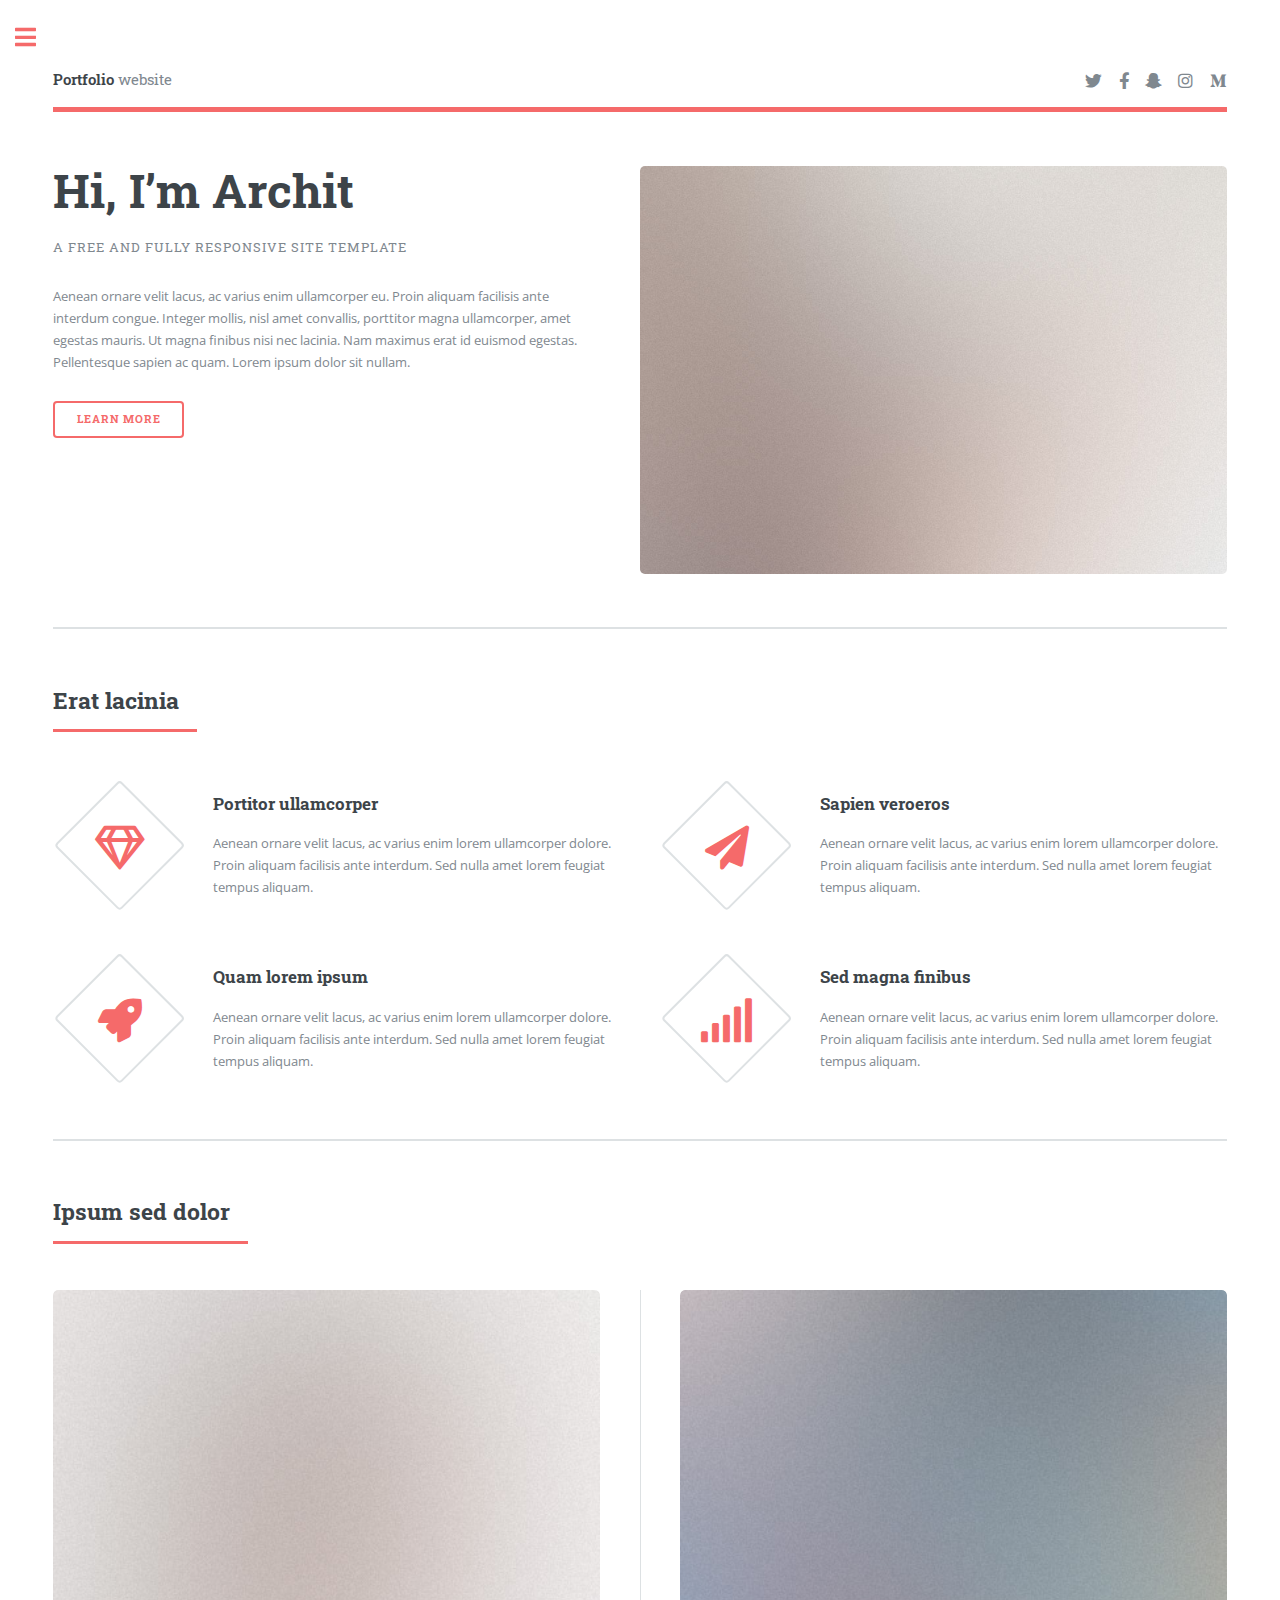
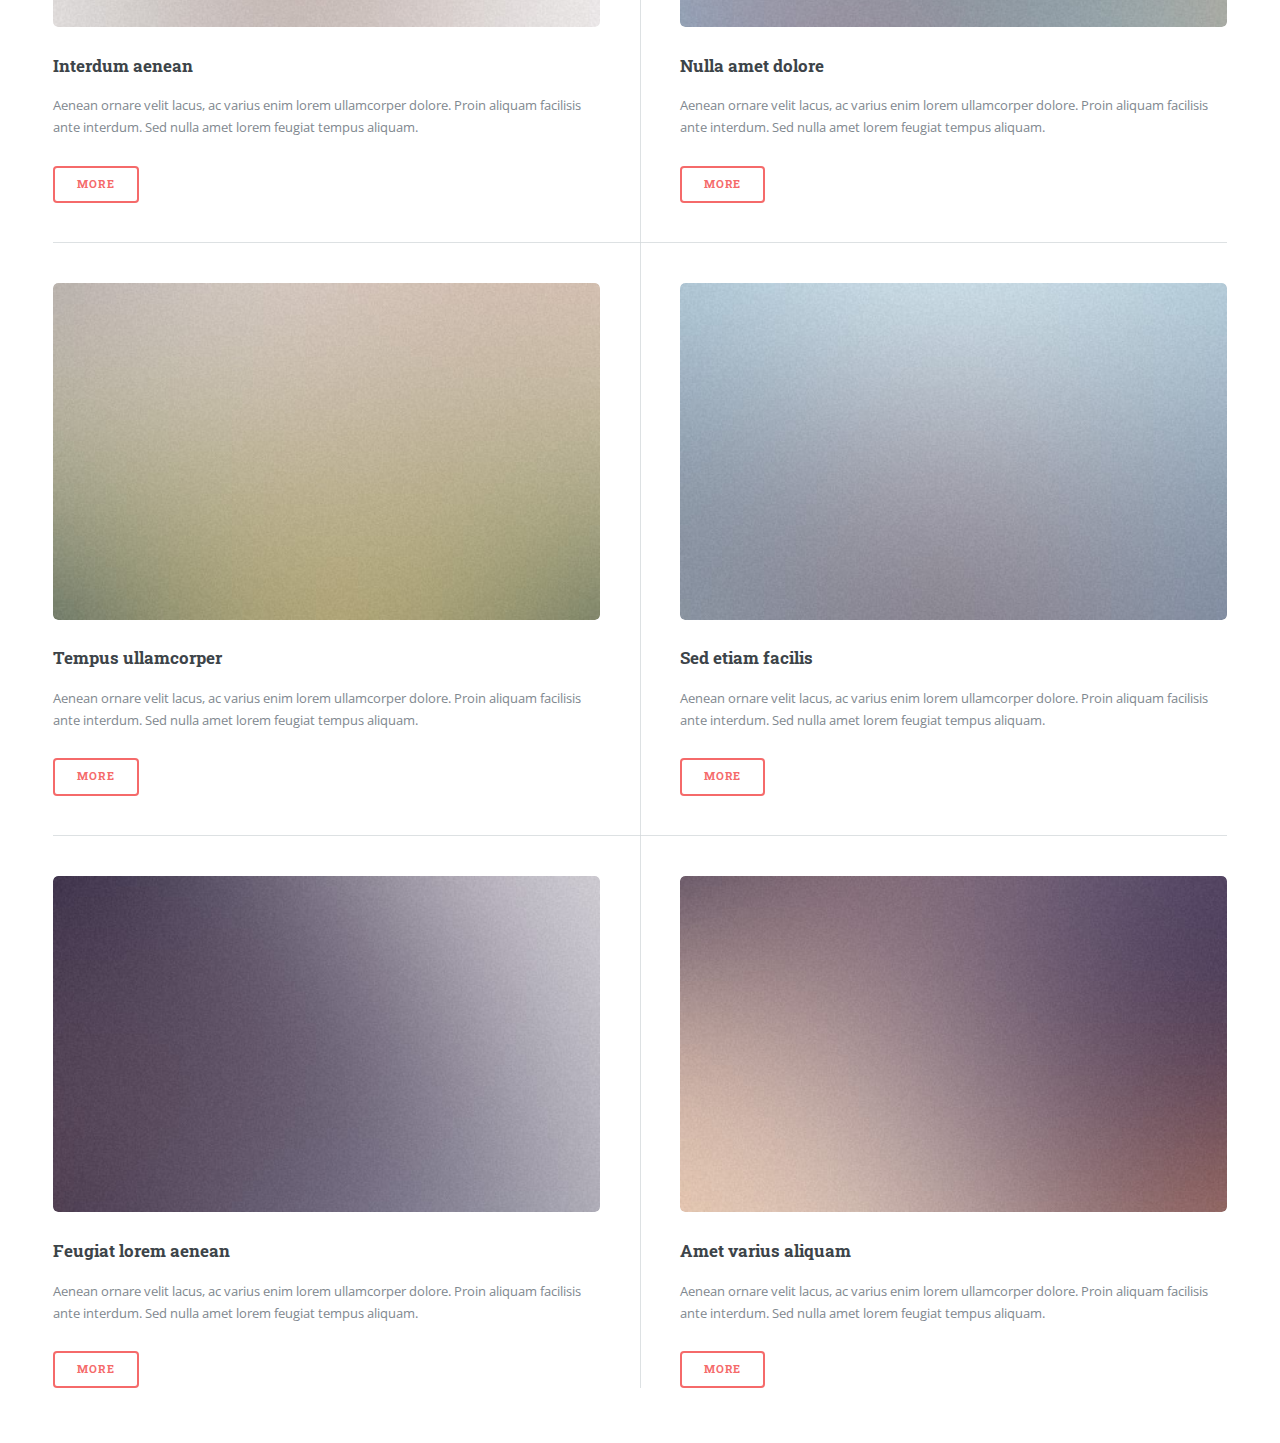
==== index.html @ cef7127f "initial commit" ====
<!DOCTYPE HTML>
<!--
	Editorial by HTML5 UP
	html5up.net | @ajlkn
	Free for personal and commercial use under the CCA 3.0 license (html5up.net/license)
-->
<html>
	<head>
		<title>Archit Golatkar</title>
		<meta charset="utf-8" />
		<meta name="viewport" content="width=device-width, initial-scale=1, user-scalable=no" />
		<link rel="stylesheet" href="assets/css/main.css" />
	</head>
	<body class="is-preload">

		<!-- Wrapper -->
			<div id="wrapper">

				<!-- Main -->
					<div id="main">
						<div class="inner">

							<!-- Header -->
								<header id="header">
									<a href="index.html" class="logo"><strong>Portfolio</strong> website</a>
									<ul class="icons">
										<li><a href="#" class="icon brands fa-twitter"><span class="label">Twitter</span></a></li>
										<li><a href="#" class="icon brands fa-facebook-f"><span class="label">Facebook</span></a></li>
										<li><a href="#" class="icon brands fa-snapchat-ghost"><span class="label">Snapchat</span></a></li>
										<li><a href="#" class="icon brands fa-instagram"><span class="label">Instagram</span></a></li>
										<li><a href="#" class="icon brands fa-medium-m"><span class="label">Medium</span></a></li>
									</ul>
								</header>

							<!-- Banner -->
								<section id="banner">
									<div class="content">
										<header>
											<h1>Hi, I’m Archit<br />
											</h1>
											<p>A free and fully responsive site template</p>
										</header>
										<p>Aenean ornare velit lacus, ac varius enim ullamcorper eu. Proin aliquam facilisis ante interdum congue. Integer mollis, nisl amet convallis, porttitor magna ullamcorper, amet egestas mauris. Ut magna finibus nisi nec lacinia. Nam maximus erat id euismod egestas. Pellentesque sapien ac quam. Lorem ipsum dolor sit nullam.</p>
										<ul class="actions">
											<li><a href="#" class="button big">Learn More</a></li>
										</ul>
									</div>
									<span class="image object">
										<img src="images/pic10.jpg" alt="" />
									</span>
								</section>

							<!-- Section -->
								<section>
									<header class="major">
										<h2>Erat lacinia</h2>
									</header>
									<div class="features">
										<article>
											<span class="icon fa-gem"></span>
											<div class="content">
												<h3>Portitor ullamcorper</h3>
												<p>Aenean ornare velit lacus, ac varius enim lorem ullamcorper dolore. Proin aliquam facilisis ante interdum. Sed nulla amet lorem feugiat tempus aliquam.</p>
											</div>
										</article>
										<article>
											<span class="icon solid fa-paper-plane"></span>
											<div class="content">
												<h3>Sapien veroeros</h3>
												<p>Aenean ornare velit lacus, ac varius enim lorem ullamcorper dolore. Proin aliquam facilisis ante interdum. Sed nulla amet lorem feugiat tempus aliquam.</p>
											</div>
										</article>
										<article>
											<span class="icon solid fa-rocket"></span>
											<div class="content">
												<h3>Quam lorem ipsum</h3>
												<p>Aenean ornare velit lacus, ac varius enim lorem ullamcorper dolore. Proin aliquam facilisis ante interdum. Sed nulla amet lorem feugiat tempus aliquam.</p>
											</div>
										</article>
										<article>
											<span class="icon solid fa-signal"></span>
											<div class="content">
												<h3>Sed magna finibus</h3>
												<p>Aenean ornare velit lacus, ac varius enim lorem ullamcorper dolore. Proin aliquam facilisis ante interdum. Sed nulla amet lorem feugiat tempus aliquam.</p>
											</div>
										</article>
									</div>
								</section>

							<!-- Section -->
								<section>
									<header class="major">
										<h2>Ipsum sed dolor</h2>
									</header>
									<div class="posts">
										<article>
											<a href="#" class="image"><img src="images/pic01.jpg" alt="" /></a>
											<h3>Interdum aenean</h3>
											<p>Aenean ornare velit lacus, ac varius enim lorem ullamcorper dolore. Proin aliquam facilisis ante interdum. Sed nulla amet lorem feugiat tempus aliquam.</p>
											<ul class="actions">
												<li><a href="#" class="button">More</a></li>
											</ul>
										</article>
										<article>
											<a href="#" class="image"><img src="images/pic02.jpg" alt="" /></a>
											<h3>Nulla amet dolore</h3>
											<p>Aenean ornare velit lacus, ac varius enim lorem ullamcorper dolore. Proin aliquam facilisis ante interdum. Sed nulla amet lorem feugiat tempus aliquam.</p>
											<ul class="actions">
												<li><a href="#" class="button">More</a></li>
											</ul>
										</article>
										<article>
											<a href="#" class="image"><img src="images/pic03.jpg" alt="" /></a>
											<h3>Tempus ullamcorper</h3>
											<p>Aenean ornare velit lacus, ac varius enim lorem ullamcorper dolore. Proin aliquam facilisis ante interdum. Sed nulla amet lorem feugiat tempus aliquam.</p>
											<ul class="actions">
												<li><a href="#" class="button">More</a></li>
											</ul>
										</article>
										<article>
											<a href="#" class="image"><img src="images/pic04.jpg" alt="" /></a>
											<h3>Sed etiam facilis</h3>
											<p>Aenean ornare velit lacus, ac varius enim lorem ullamcorper dolore. Proin aliquam facilisis ante interdum. Sed nulla amet lorem feugiat tempus aliquam.</p>
											<ul class="actions">
												<li><a href="#" class="button">More</a></li>
											</ul>
										</article>
										<article>
											<a href="#" class="image"><img src="images/pic05.jpg" alt="" /></a>
											<h3>Feugiat lorem aenean</h3>
											<p>Aenean ornare velit lacus, ac varius enim lorem ullamcorper dolore. Proin aliquam facilisis ante interdum. Sed nulla amet lorem feugiat tempus aliquam.</p>
											<ul class="actions">
												<li><a href="#" class="button">More</a></li>
											</ul>
										</article>
										<article>
											<a href="#" class="image"><img src="images/pic06.jpg" alt="" /></a>
											<h3>Amet varius aliquam</h3>
											<p>Aenean ornare velit lacus, ac varius enim lorem ullamcorper dolore. Proin aliquam facilisis ante interdum. Sed nulla amet lorem feugiat tempus aliquam.</p>
											<ul class="actions">
												<li><a href="#" class="button">More</a></li>
											</ul>
										</article>
									</div>
								</section>

						</div>
					</div>

				<!-- Sidebar -->
					<div id="sidebar">
						<div class="inner">

							<!-- Search -->
								<section id="search" class="alt">
									<form method="post" action="#">
										<input type="text" name="query" id="query" placeholder="Search" />
									</form>
								</section>

							<!-- Menu -->
								<nav id="menu">
									<header class="major">
										<h2>Menu</h2>
									</header>
									<ul>
										<li><a href="index.html">Homepage</a></li>
										<li><a href="generic.html">Generic</a></li>
										<li><a href="elements.html">Elements</a></li>
										<li>
											<span class="opener">Submenu</span>
											<ul>
												<li><a href="#">Lorem Dolor</a></li>
												<li><a href="#">Ipsum Adipiscing</a></li>
												<li><a href="#">Tempus Magna</a></li>
												<li><a href="#">Feugiat Veroeros</a></li>
											</ul>
										</li>
										<li><a href="#">Etiam Dolore</a></li>
										<li><a href="#">Adipiscing</a></li>
										<li>
											<span class="opener">Another Submenu</span>
											<ul>
												<li><a href="#">Lorem Dolor</a></li>
												<li><a href="#">Ipsum Adipiscing</a></li>
												<li><a href="#">Tempus Magna</a></li>
												<li><a href="#">Feugiat Veroeros</a></li>
											</ul>
										</li>
										<li><a href="#">Maximus Erat</a></li>
										<li><a href="#">Sapien Mauris</a></li>
										<li><a href="#">Amet Lacinia</a></li>
									</ul>
								</nav>

							<!-- Section -->
								<section>
									<header class="major">
										<h2>Ante interdum</h2>
									</header>
									<div class="mini-posts">
										<article>
											<a href="#" class="image"><img src="images/pic07.jpg" alt="" /></a>
											<p>Aenean ornare velit lacus, ac varius enim lorem ullamcorper dolore aliquam.</p>
										</article>
										<article>
											<a href="#" class="image"><img src="images/pic08.jpg" alt="" /></a>
											<p>Aenean ornare velit lacus, ac varius enim lorem ullamcorper dolore aliquam.</p>
										</article>
										<article>
											<a href="#" class="image"><img src="images/pic09.jpg" alt="" /></a>
											<p>Aenean ornare velit lacus, ac varius enim lorem ullamcorper dolore aliquam.</p>
										</article>
									</div>
									<ul class="actions">
										<li><a href="#" class="button">More</a></li>
									</ul>
								</section>

							<!-- Section -->
								<section>
									<header class="major">
										<h2>Get in touch</h2>
									</header>
									<p>Sed varius enim lorem ullamcorper dolore aliquam aenean ornare velit lacus, ac varius enim lorem ullamcorper dolore. Proin sed aliquam facilisis ante interdum. Sed nulla amet lorem feugiat tempus aliquam.</p>
									<ul class="contact">
										<li class="icon solid fa-envelope"><a href="#">information@untitled.tld</a></li>
										<li class="icon solid fa-phone">(000) 000-0000</li>
										<li class="icon solid fa-home">1234 Somewhere Road #8254<br />
										Nashville, TN 00000-0000</li>
									</ul>
								</section>

							<!-- Footer -->
								<footer id="footer">
									<p class="copyright">&copy; Untitled. All rights reserved. Demo Images: <a href="https://unsplash.com">Unsplash</a>. Design: <a href="https://html5up.net">HTML5 UP</a>.</p>
								</footer>

						</div>
					</div>

			</div>

		<!-- Scripts -->
			<script src="assets/js/jquery.min.js"></script>
			<script src="assets/js/browser.min.js"></script>
			<script src="assets/js/breakpoints.min.js"></script>
			<script src="assets/js/util.js"></script>
			<script src="assets/js/main.js"></script>

	</body>
</html>
---- assets/css/main.css ----
@import url(fontawesome-all.min.css);
@import url("https://fonts.googleapis.com/css?family=Open+Sans:400,600,400italic,600italic|Roboto+Slab:400,700");
/*
	Editorial by HTML5 UP
	html5up.net | @ajlkn
	Free for personal and commercial use under the CCA 3.0 license (html5up.net/license)
*/
html, body, div, span, applet, object,
iframe, h1, h2, h3, h4, h5, h6, p, blockquote,
pre, a, abbr, acronym, address, big, cite,
code, del, dfn, em, img, ins, kbd, q, s, samp,
small, strike, strong, sub, sup, tt, var, b,
u, i, center, dl, dt, dd, ol, ul, li, fieldset,
form, label, legend, table, caption, tbody,
tfoot, thead, tr, th, td, article, aside,
canvas, details, embed, figure, figcaption,
footer, header, hgroup, menu, nav, output, ruby,
section, summary, time, mark, audio, video {
  margin: 0;
  padding: 0;
  border: 0;
  font-size: 100%;
  font: inherit;
  vertical-align: baseline; }

article, aside, details, figcaption, figure,
footer, header, hgroup, menu, nav, section {
  display: block; }

body {
  line-height: 1; }

ol, ul {
  list-style: none; }

blockquote, q {
  quotes: none; }
  blockquote:before, blockquote:after, q:before, q:after {
    content: '';
    content: none; }

table {
  border-collapse: collapse;
  border-spacing: 0; }

body {
  -webkit-text-size-adjust: none; }

mark {
  background-color: transparent;
  color: inherit; }

input::-moz-focus-inner {
  border: 0;
  padding: 0; }

input, select, textarea {
  -moz-appearance: none;
  -webkit-appearance: none;
  -ms-appearance: none;
  appearance: none; }

/* Basic */
@-ms-viewport {
  width: device-width; }

body {
  -ms-overflow-style: scrollbar; }

@media screen and (max-width: 480px) {
  html, body {
    min-width: 320px; } }

html {
  box-sizing: border-box; }

*, *:before, *:after {
  box-sizing: inherit; }

body {
  background: #ffffff; }
  body.is-preload *, body.is-preload *:before, body.is-preload *:after, body.is-resizing *, body.is-resizing *:before, body.is-resizing *:after {
    -moz-animation: none !important;
    -webkit-animation: none !important;
    -ms-animation: none !important;
    animation: none !important;
    -moz-transition: none !important;
    -webkit-transition: none !important;
    -ms-transition: none !important;
    transition: none !important; }

/* Type */
body, input, select, textarea {
  color: #7f888f;
  font-family: "Open Sans", sans-serif;
  font-size: 13pt;
  font-weight: 400;
  line-height: 1.65; }
  @media screen and (max-width: 1680px) {
    body, input, select, textarea {
      font-size: 11pt; } }
  @media screen and (max-width: 1280px) {
    body, input, select, textarea {
      font-size: 10pt; } }
  @media screen and (max-width: 360px) {
    body, input, select, textarea {
      font-size: 9pt; } }

a {
  -moz-transition: color 0.2s ease-in-out, border-bottom-color 0.2s ease-in-out;
  -webkit-transition: color 0.2s ease-in-out, border-bottom-color 0.2s ease-in-out;
  -ms-transition: color 0.2s ease-in-out, border-bottom-color 0.2s ease-in-out;
  transition: color 0.2s ease-in-out, border-bottom-color 0.2s ease-in-out;
  border-bottom: dotted 1px;
  color: #f56a6a;
  text-decoration: none; }
  a:hover {
    border-bottom-color: #f56a6a;
    color: #f56a6a !important; }
    a:hover strong {
      color: inherit; }

strong, b {
  color: #3d4449;
  font-weight: 600; }

em, i {
  font-style: italic; }

p {
  margin: 0 0 2em 0; }

h1, h2, h3, h4, h5, h6 {
  color: #3d4449;
  font-family: "Roboto Slab", serif;
  font-weight: 700;
  line-height: 1.5;
  margin: 0 0 1em 0; }
  h1 a, h2 a, h3 a, h4 a, h5 a, h6 a {
    color: inherit;
    text-decoration: none;
    border-bottom: 0; }

h1 {
  font-size: 4em;
  margin: 0 0 0.5em 0;
  line-height: 1.3; }

h2 {
  font-size: 1.75em; }

h3 {
  font-size: 1.25em; }

h4 {
  font-size: 1.1em; }

h5 {
  font-size: 0.9em; }

h6 {
  font-size: 0.7em; }

@media screen and (max-width: 1680px) {
  h1 {
    font-size: 3.5em; } }

@media screen and (max-width: 980px) {
  h1 {
    font-size: 3.25em; } }

@media screen and (max-width: 736px) {
  h1 {
    font-size: 2em;
    line-height: 1.4; }
  h2 {
    font-size: 1.5em; } }

sub {
  font-size: 0.8em;
  position: relative;
  top: 0.5em; }

sup {
  font-size: 0.8em;
  position: relative;
  top: -0.5em; }

blockquote {
  border-left: solid 3px rgba(210, 215, 217, 0.75);
  font-style: italic;
  margin: 0 0 2em 0;
  padding: 0.5em 0 0.5em 2em; }

code {
  background: rgba(230, 235, 237, 0.25);
  border-radius: 0.375em;
  border: solid 1px rgba(210, 215, 217, 0.75);
  font-family: "Courier New", monospace;
  font-size: 0.9em;
  margin: 0 0.25em;
  padding: 0.25em 0.65em; }

pre {
  -webkit-overflow-scrolling: touch;
  font-family: "Courier New", monospace;
  font-size: 0.9em;
  margin: 0 0 2em 0; }
  pre code {
    display: block;
    line-height: 1.75;
    padding: 1em 1.5em;
    overflow-x: auto; }

hr {
  border: 0;
  border-bottom: solid 1px rgba(210, 215, 217, 0.75);
  margin: 2em 0; }
  hr.major {
    margin: 3em 0; }

.align-left {
  text-align: left; }

.align-center {
  text-align: center; }

.align-right {
  text-align: right; }

/* Row */
.row {
  display: flex;
  flex-wrap: wrap;
  box-sizing: border-box;
  align-items: stretch; }
  .row > * {
    box-sizing: border-box; }
  .row.gtr-uniform > * > :last-child {
    margin-bottom: 0; }
  .row.aln-left {
    justify-content: flex-start; }
  .row.aln-center {
    justify-content: center; }
  .row.aln-right {
    justify-content: flex-end; }
  .row.aln-top {
    align-items: flex-start; }
  .row.aln-middle {
    align-items: center; }
  .row.aln-bottom {
    align-items: flex-end; }
  .row > .imp {
    order: -1; }
  .row > .col-1 {
    width: 8.33333%; }
  .row > .off-1 {
    margin-left: 8.33333%; }
  .row > .col-2 {
    width: 16.66667%; }
  .row > .off-2 {
    margin-left: 16.66667%; }
  .row > .col-3 {
    width: 25%; }
  .row > .off-3 {
    margin-left: 25%; }
  .row > .col-4 {
    width: 33.33333%; }
  .row > .off-4 {
    margin-left: 33.33333%; }
  .row > .col-5 {
    width: 41.66667%; }
  .row > .off-5 {
    margin-left: 41.66667%; }
  .row > .col-6 {
    width: 50%; }
  .row > .off-6 {
    margin-left: 50%; }
  .row > .col-7 {
    width: 58.33333%; }
  .row > .off-7 {
    margin-left: 58.33333%; }
  .row > .col-8 {
    width: 66.66667%; }
  .row > .off-8 {
    margin-left: 66.66667%; }
  .row > .col-9 {
    width: 75%; }
  .row > .off-9 {
    margin-left: 75%; }
  .row > .col-10 {
    width: 83.33333%; }
  .row > .off-10 {
    margin-left: 83.33333%; }
  .row > .col-11 {
    width: 91.66667%; }
  .row > .off-11 {
    margin-left: 91.66667%; }
  .row > .col-12 {
    width: 100%; }
  .row > .off-12 {
    margin-left: 100%; }
  .row.gtr-0 {
    margin-top: 0;
    margin-left: 0em; }
    .row.gtr-0 > * {
      padding: 0 0 0 0em; }
    .row.gtr-0.gtr-uniform {
      margin-top: 0em; }
      .row.gtr-0.gtr-uniform > * {
        padding-top: 0em; }
  .row.gtr-25 {
    margin-top: 0;
    margin-left: -0.375em; }
    .row.gtr-25 > * {
      padding: 0 0 0 0.375em; }
    .row.gtr-25.gtr-uniform {
      margin-top: -0.375em; }
      .row.gtr-25.gtr-uniform > * {
        padding-top: 0.375em; }
  .row.gtr-50 {
    margin-top: 0;
    margin-left: -0.75em; }
    .row.gtr-50 > * {
      padding: 0 0 0 0.75em; }
    .row.gtr-50.gtr-uniform {
      margin-top: -0.75em; }
      .row.gtr-50.gtr-uniform > * {
        padding-top: 0.75em; }
  .row {
    margin-top: 0;
    margin-left: -1.5em; }
    .row > * {
      padding: 0 0 0 1.5em; }
    .row.gtr-uniform {
      margin-top: -1.5em; }
      .row.gtr-uniform > * {
        padding-top: 1.5em; }
  .row.gtr-150 {
    margin-top: 0;
    margin-left: -2.25em; }
    .row.gtr-150 > * {
      padding: 0 0 0 2.25em; }
    .row.gtr-150.gtr-uniform {
      margin-top: -2.25em; }
      .row.gtr-150.gtr-uniform > * {
        padding-top: 2.25em; }
  .row.gtr-200 {
    margin-top: 0;
    margin-left: -3em; }
    .row.gtr-200 > * {
      padding: 0 0 0 3em; }
    .row.gtr-200.gtr-uniform {
      margin-top: -3em; }
      .row.gtr-200.gtr-uniform > * {
        padding-top: 3em; }
  @media screen and (max-width: 1680px) {
    .row {
      display: flex;
      flex-wrap: wrap;
      box-sizing: border-box;
      align-items: stretch; }
      .row > * {
        box-sizing: border-box; }
      .row.gtr-uniform > * > :last-child {
        margin-bottom: 0; }
      .row.aln-left {
        justify-content: flex-start; }
      .row.aln-center {
        justify-content: center; }
      .row.aln-right {
        justify-content: flex-end; }
      .row.aln-top {
        align-items: flex-start; }
      .row.aln-middle {
        align-items: center; }
      .row.aln-bottom {
        align-items: flex-end; }
      .row > .imp-xlarge {
        order: -1; }
      .row > .col-1-xlarge {
        width: 8.33333%; }
      .row > .off-1-xlarge {
        margin-left: 8.33333%; }
      .row > .col-2-xlarge {
        width: 16.66667%; }
      .row > .off-2-xlarge {
        margin-left: 16.66667%; }
      .row > .col-3-xlarge {
        width: 25%; }
      .row > .off-3-xlarge {
        margin-left: 25%; }
      .row > .col-4-xlarge {
        width: 33.33333%; }
      .row > .off-4-xlarge {
        margin-left: 33.33333%; }
      .row > .col-5-xlarge {
        width: 41.66667%; }
      .row > .off-5-xlarge {
        margin-left: 41.66667%; }
      .row > .col-6-xlarge {
        width: 50%; }
      .row > .off-6-xlarge {
        margin-left: 50%; }
      .row > .col-7-xlarge {
        width: 58.33333%; }
      .row > .off-7-xlarge {
        margin-left: 58.33333%; }
      .row > .col-8-xlarge {
        width: 66.66667%; }
      .row > .off-8-xlarge {
        margin-left: 66.66667%; }
      .row > .col-9-xlarge {
        width: 75%; }
      .row > .off-9-xlarge {
        margin-left: 75%; }
      .row > .col-10-xlarge {
        width: 83.33333%; }
      .row > .off-10-xlarge {
        margin-left: 83.33333%; }
      .row > .col-11-xlarge {
        width: 91.66667%; }
      .row > .off-11-xlarge {
        margin-left: 91.66667%; }
      .row > .col-12-xlarge {
        width: 100%; }
      .row > .off-12-xlarge {
        margin-left: 100%; }
      .row.gtr-0 {
        margin-top: 0;
        margin-left: 0em; }
        .row.gtr-0 > * {
          padding: 0 0 0 0em; }
        .row.gtr-0.gtr-uniform {
          margin-top: 0em; }
          .row.gtr-0.gtr-uniform > * {
            padding-top: 0em; }
      .row.gtr-25 {
        margin-top: 0;
        margin-left: -0.375em; }
        .row.gtr-25 > * {
          padding: 0 0 0 0.375em; }
        .row.gtr-25.gtr-uniform {
          margin-top: -0.375em; }
          .row.gtr-25.gtr-uniform > * {
            padding-top: 0.375em; }
      .row.gtr-50 {
        margin-top: 0;
        margin-left: -0.75em; }
        .row.gtr-50 > * {
          padding: 0 0 0 0.75em; }
        .row.gtr-50.gtr-uniform {
          margin-top: -0.75em; }
          .row.gtr-50.gtr-uniform > * {
            padding-top: 0.75em; }
      .row {
        margin-top: 0;
        margin-left: -1.5em; }
        .row > * {
          padding: 0 0 0 1.5em; }
        .row.gtr-uniform {
          margin-top: -1.5em; }
          .row.gtr-uniform > * {
            padding-top: 1.5em; }
      .row.gtr-150 {
        margin-top: 0;
        margin-left: -2.25em; }
        .row.gtr-150 > * {
          padding: 0 0 0 2.25em; }
        .row.gtr-150.gtr-uniform {
          margin-top: -2.25em; }
          .row.gtr-150.gtr-uniform > * {
            padding-top: 2.25em; }
      .row.gtr-200 {
        margin-top: 0;
        margin-left: -3em; }
        .row.gtr-200 > * {
          padding: 0 0 0 3em; }
        .row.gtr-200.gtr-uniform {
          margin-top: -3em; }
          .row.gtr-200.gtr-uniform > * {
            padding-top: 3em; } }
  @media screen and (max-width: 1280px) {
    .row {
      display: flex;
      flex-wrap: wrap;
      box-sizing: border-box;
      align-items: stretch; }
      .row > * {
        box-sizing: border-box; }
      .row.gtr-uniform > * > :last-child {
        margin-bottom: 0; }
      .row.aln-left {
        justify-content: flex-start; }
      .row.aln-center {
        justify-content: center; }
      .row.aln-right {
        justify-content: flex-end; }
      .row.aln-top {
        align-items: flex-start; }
      .row.aln-middle {
        align-items: center; }
      .row.aln-bottom {
        align-items: flex-end; }
      .row > .imp-large {
        order: -1; }
      .row > .col-1-large {
        width: 8.33333%; }
      .row > .off-1-large {
        margin-left: 8.33333%; }
      .row > .col-2-large {
        width: 16.66667%; }
      .row > .off-2-large {
        margin-left: 16.66667%; }
      .row > .col-3-large {
        width: 25%; }
      .row > .off-3-large {
        margin-left: 25%; }
      .row > .col-4-large {
        width: 33.33333%; }
      .row > .off-4-large {
        margin-left: 33.33333%; }
      .row > .col-5-large {
        width: 41.66667%; }
      .row > .off-5-large {
        margin-left: 41.66667%; }
      .row > .col-6-large {
        width: 50%; }
      .row > .off-6-large {
        margin-left: 50%; }
      .row > .col-7-large {
        width: 58.33333%; }
      .row > .off-7-large {
        margin-left: 58.33333%; }
      .row > .col-8-large {
        width: 66.66667%; }
      .row > .off-8-large {
        margin-left: 66.66667%; }
      .row > .col-9-large {
        width: 75%; }
      .row > .off-9-large {
        margin-left: 75%; }
      .row > .col-10-large {
        width: 83.33333%; }
      .row > .off-10-large {
        margin-left: 83.33333%; }
      .row > .col-11-large {
        width: 91.66667%; }
      .row > .off-11-large {
        margin-left: 91.66667%; }
      .row > .col-12-large {
        width: 100%; }
      .row > .off-12-large {
        margin-left: 100%; }
      .row.gtr-0 {
        margin-top: 0;
        margin-left: 0em; }
        .row.gtr-0 > * {
          padding: 0 0 0 0em; }
        .row.gtr-0.gtr-uniform {
          margin-top: 0em; }
          .row.gtr-0.gtr-uniform > * {
            padding-top: 0em; }
      .row.gtr-25 {
        margin-top: 0;
        margin-left: -0.375em; }
        .row.gtr-25 > * {
          padding: 0 0 0 0.375em; }
        .row.gtr-25.gtr-uniform {
          margin-top: -0.375em; }
          .row.gtr-25.gtr-uniform > * {
            padding-top: 0.375em; }
      .row.gtr-50 {
        margin-top: 0;
        margin-left: -0.75em; }
        .row.gtr-50 > * {
          padding: 0 0 0 0.75em; }
        .row.gtr-50.gtr-uniform {
          margin-top: -0.75em; }
          .row.gtr-50.gtr-uniform > * {
            padding-top: 0.75em; }
      .row {
        margin-top: 0;
        margin-left: -1.5em; }
        .row > * {
          padding: 0 0 0 1.5em; }
        .row.gtr-uniform {
          margin-top: -1.5em; }
          .row.gtr-uniform > * {
            padding-top: 1.5em; }
      .row.gtr-150 {
        margin-top: 0;
        margin-left: -2.25em; }
        .row.gtr-150 > * {
          padding: 0 0 0 2.25em; }
        .row.gtr-150.gtr-uniform {
          margin-top: -2.25em; }
          .row.gtr-150.gtr-uniform > * {
            padding-top: 2.25em; }
      .row.gtr-200 {
        margin-top: 0;
        margin-left: -3em; }
        .row.gtr-200 > * {
          padding: 0 0 0 3em; }
        .row.gtr-200.gtr-uniform {
          margin-top: -3em; }
          .row.gtr-200.gtr-uniform > * {
            padding-top: 3em; } }
  @media screen and (max-width: 980px) {
    .row {
      display: flex;
      flex-wrap: wrap;
      box-sizing: border-box;
      align-items: stretch; }
      .row > * {
        box-sizing: border-box; }
      .row.gtr-uniform > * > :last-child {
        margin-bottom: 0; }
      .row.aln-left {
        justify-content: flex-start; }
      .row.aln-center {
        justify-content: center; }
      .row.aln-right {
        justify-content: flex-end; }
      .row.aln-top {
        align-items: flex-start; }
      .row.aln-middle {
        align-items: center; }
      .row.aln-bottom {
        align-items: flex-end; }
      .row > .imp-medium {
        order: -1; }
      .row > .col-1-medium {
        width: 8.33333%; }
      .row > .off-1-medium {
        margin-left: 8.33333%; }
      .row > .col-2-medium {
        width: 16.66667%; }
      .row > .off-2-medium {
        margin-left: 16.66667%; }
      .row > .col-3-medium {
        width: 25%; }
      .row > .off-3-medium {
        margin-left: 25%; }
      .row > .col-4-medium {
        width: 33.33333%; }
      .row > .off-4-medium {
        margin-left: 33.33333%; }
      .row > .col-5-medium {
        width: 41.66667%; }
      .row > .off-5-medium {
        margin-left: 41.66667%; }
      .row > .col-6-medium {
        width: 50%; }
      .row > .off-6-medium {
        margin-left: 50%; }
      .row > .col-7-medium {
        width: 58.33333%; }
      .row > .off-7-medium {
        margin-left: 58.33333%; }
      .row > .col-8-medium {
        width: 66.66667%; }
      .row > .off-8-medium {
        margin-left: 66.66667%; }
      .row > .col-9-medium {
        width: 75%; }
      .row > .off-9-medium {
        margin-left: 75%; }
      .row > .col-10-medium {
        width: 83.33333%; }
      .row > .off-10-medium {
        margin-left: 83.33333%; }
      .row > .col-11-medium {
        width: 91.66667%; }
      .row > .off-11-medium {
        margin-left: 91.66667%; }
      .row > .col-12-medium {
        width: 100%; }
      .row > .off-12-medium {
        margin-left: 100%; }
      .row.gtr-0 {
        margin-top: 0;
        margin-left: 0em; }
        .row.gtr-0 > * {
          padding: 0 0 0 0em; }
        .row.gtr-0.gtr-uniform {
          margin-top: 0em; }
          .row.gtr-0.gtr-uniform > * {
            padding-top: 0em; }
      .row.gtr-25 {
        margin-top: 0;
        margin-left: -0.375em; }
        .row.gtr-25 > * {
          padding: 0 0 0 0.375em; }
        .row.gtr-25.gtr-uniform {
          margin-top: -0.375em; }
          .row.gtr-25.gtr-uniform > * {
            padding-top: 0.375em; }
      .row.gtr-50 {
        margin-top: 0;
        margin-left: -0.75em; }
        .row.gtr-50 > * {
          padding: 0 0 0 0.75em; }
        .row.gtr-50.gtr-uniform {
          margin-top: -0.75em; }
          .row.gtr-50.gtr-uniform > * {
            padding-top: 0.75em; }
      .row {
        margin-top: 0;
        margin-left: -1.5em; }
        .row > * {
          padding: 0 0 0 1.5em; }
        .row.gtr-uniform {
          margin-top: -1.5em; }
          .row.gtr-uniform > * {
            padding-top: 1.5em; }
      .row.gtr-150 {
        margin-top: 0;
        margin-left: -2.25em; }
        .row.gtr-150 > * {
          padding: 0 0 0 2.25em; }
        .row.gtr-150.gtr-uniform {
          margin-top: -2.25em; }
          .row.gtr-150.gtr-uniform > * {
            padding-top: 2.25em; }
      .row.gtr-200 {
        margin-top: 0;
        margin-left: -3em; }
        .row.gtr-200 > * {
          padding: 0 0 0 3em; }
        .row.gtr-200.gtr-uniform {
          margin-top: -3em; }
          .row.gtr-200.gtr-uniform > * {
            padding-top: 3em; } }
  @media screen and (max-width: 736px) {
    .row {
      display: flex;
      flex-wrap: wrap;
      box-sizing: border-box;
      align-items: stretch; }
      .row > * {
        box-sizing: border-box; }
      .row.gtr-uniform > * > :last-child {
        margin-bottom: 0; }
      .row.aln-left {
        justify-content: flex-start; }
      .row.aln-center {
        justify-content: center; }
      .row.aln-right {
        justify-content: flex-end; }
      .row.aln-top {
        align-items: flex-start; }
      .row.aln-middle {
        align-items: center; }
      .row.aln-bottom {
        align-items: flex-end; }
      .row > .imp-small {
        order: -1; }
      .row > .col-1-small {
        width: 8.33333%; }
      .row > .off-1-small {
        margin-left: 8.33333%; }
      .row > .col-2-small {
        width: 16.66667%; }
      .row > .off-2-small {
        margin-left: 16.66667%; }
      .row > .col-3-small {
        width: 25%; }
      .row > .off-3-small {
        margin-left: 25%; }
      .row > .col-4-small {
        width: 33.33333%; }
      .row > .off-4-small {
        margin-left: 33.33333%; }
      .row > .col-5-small {
        width: 41.66667%; }
      .row > .off-5-small {
        margin-left: 41.66667%; }
      .row > .col-6-small {
        width: 50%; }
      .row > .off-6-small {
        margin-left: 50%; }
      .row > .col-7-small {
        width: 58.33333%; }
      .row > .off-7-small {
        margin-left: 58.33333%; }
      .row > .col-8-small {
        width: 66.66667%; }
      .row > .off-8-small {
        margin-left: 66.66667%; }
      .row > .col-9-small {
        width: 75%; }
      .row > .off-9-small {
        margin-left: 75%; }
      .row > .col-10-small {
        width: 83.33333%; }
      .row > .off-10-small {
        margin-left: 83.33333%; }
      .row > .col-11-small {
        width: 91.66667%; }
      .row > .off-11-small {
        margin-left: 91.66667%; }
      .row > .col-12-small {
        width: 100%; }
      .row > .off-12-small {
        margin-left: 100%; }
      .row.gtr-0 {
        margin-top: 0;
        margin-left: 0em; }
        .row.gtr-0 > * {
          padding: 0 0 0 0em; }
        .row.gtr-0.gtr-uniform {
          margin-top: 0em; }
          .row.gtr-0.gtr-uniform > * {
            padding-top: 0em; }
      .row.gtr-25 {
        margin-top: 0;
        margin-left: -0.375em; }
        .row.gtr-25 > * {
          padding: 0 0 0 0.375em; }
        .row.gtr-25.gtr-uniform {
          margin-top: -0.375em; }
          .row.gtr-25.gtr-uniform > * {
            padding-top: 0.375em; }
      .row.gtr-50 {
        margin-top: 0;
        margin-left: -0.75em; }
        .row.gtr-50 > * {
          padding: 0 0 0 0.75em; }
        .row.gtr-50.gtr-uniform {
          margin-top: -0.75em; }
          .row.gtr-50.gtr-uniform > * {
            padding-top: 0.75em; }
      .row {
        margin-top: 0;
        margin-left: -1.5em; }
        .row > * {
          padding: 0 0 0 1.5em; }
        .row.gtr-uniform {
          margin-top: -1.5em; }
          .row.gtr-uniform > * {
            padding-top: 1.5em; }
      .row.gtr-150 {
        margin-top: 0;
        margin-left: -2.25em; }
        .row.gtr-150 > * {
          padding: 0 0 0 2.25em; }
        .row.gtr-150.gtr-uniform {
          margin-top: -2.25em; }
          .row.gtr-150.gtr-uniform > * {
            padding-top: 2.25em; }
      .row.gtr-200 {
        margin-top: 0;
        margin-left: -3em; }
        .row.gtr-200 > * {
          padding: 0 0 0 3em; }
        .row.gtr-200.gtr-uniform {
          margin-top: -3em; }
          .row.gtr-200.gtr-uniform > * {
            padding-top: 3em; } }
  @media screen and (max-width: 480px) {
    .row {
      display: flex;
      flex-wrap: wrap;
      box-sizing: border-box;
      align-items: stretch; }
      .row > * {
        box-sizing: border-box; }
      .row.gtr-uniform > * > :last-child {
        margin-bottom: 0; }
      .row.aln-left {
        justify-content: flex-start; }
      .row.aln-center {
        justify-content: center; }
      .row.aln-right {
        justify-content: flex-end; }
      .row.aln-top {
        align-items: flex-start; }
      .row.aln-middle {
        align-items: center; }
      .row.aln-bottom {
        align-items: flex-end; }
      .row > .imp-xsmall {
        order: -1; }
      .row > .col-1-xsmall {
        width: 8.33333%; }
      .row > .off-1-xsmall {
        margin-left: 8.33333%; }
      .row > .col-2-xsmall {
        width: 16.66667%; }
      .row > .off-2-xsmall {
        margin-left: 16.66667%; }
      .row > .col-3-xsmall {
        width: 25%; }
      .row > .off-3-xsmall {
        margin-left: 25%; }
      .row > .col-4-xsmall {
        width: 33.33333%; }
      .row > .off-4-xsmall {
        margin-left: 33.33333%; }
      .row > .col-5-xsmall {
        width: 41.66667%; }
      .row > .off-5-xsmall {
        margin-left: 41.66667%; }
      .row > .col-6-xsmall {
        width: 50%; }
      .row > .off-6-xsmall {
        margin-left: 50%; }
      .row > .col-7-xsmall {
        width: 58.33333%; }
      .row > .off-7-xsmall {
        margin-left: 58.33333%; }
      .row > .col-8-xsmall {
        width: 66.66667%; }
      .row > .off-8-xsmall {
        margin-left: 66.66667%; }
      .row > .col-9-xsmall {
        width: 75%; }
      .row > .off-9-xsmall {
        margin-left: 75%; }
      .row > .col-10-xsmall {
        width: 83.33333%; }
      .row > .off-10-xsmall {
        margin-left: 83.33333%; }
      .row > .col-11-xsmall {
        width: 91.66667%; }
      .row > .off-11-xsmall {
        margin-left: 91.66667%; }
      .row > .col-12-xsmall {
        width: 100%; }
      .row > .off-12-xsmall {
        margin-left: 100%; }
      .row.gtr-0 {
        margin-top: 0;
        margin-left: 0em; }
        .row.gtr-0 > * {
          padding: 0 0 0 0em; }
        .row.gtr-0.gtr-uniform {
          margin-top: 0em; }
          .row.gtr-0.gtr-uniform > * {
            padding-top: 0em; }
      .row.gtr-25 {
        margin-top: 0;
        margin-left: -0.375em; }
        .row.gtr-25 > * {
          padding: 0 0 0 0.375em; }
        .row.gtr-25.gtr-uniform {
          margin-top: -0.375em; }
          .row.gtr-25.gtr-uniform > * {
            padding-top: 0.375em; }
      .row.gtr-50 {
        margin-top: 0;
        margin-left: -0.75em; }
        .row.gtr-50 > * {
          padding: 0 0 0 0.75em; }
        .row.gtr-50.gtr-uniform {
          margin-top: -0.75em; }
          .row.gtr-50.gtr-uniform > * {
            padding-top: 0.75em; }
      .row {
        margin-top: 0;
        margin-left: -1.5em; }
        .row > * {
          padding: 0 0 0 1.5em; }
        .row.gtr-uniform {
          margin-top: -1.5em; }
          .row.gtr-uniform > * {
            padding-top: 1.5em; }
      .row.gtr-150 {
        margin-top: 0;
        margin-left: -2.25em; }
        .row.gtr-150 > * {
          padding: 0 0 0 2.25em; }
        .row.gtr-150.gtr-uniform {
          margin-top: -2.25em; }
          .row.gtr-150.gtr-uniform > * {
            padding-top: 2.25em; }
      .row.gtr-200 {
        margin-top: 0;
        margin-left: -3em; }
        .row.gtr-200 > * {
          padding: 0 0 0 3em; }
        .row.gtr-200.gtr-uniform {
          margin-top: -3em; }
          .row.gtr-200.gtr-uniform > * {
            padding-top: 3em; } }

/* Section/Article */
section.special, article.special {
  text-align: center; }

header p {
  font-family: "Roboto Slab", serif;
  font-size: 1em;
  font-weight: 400;
  letter-spacing: 0.075em;
  margin-top: -0.5em;
  text-transform: uppercase; }

header.major > :last-child {
  border-bottom: solid 3px #f56a6a;
  display: inline-block;
  margin: 0 0 2em 0;
  padding: 0 0.75em 0.5em 0; }

header.main > :last-child {
  margin: 0 0 1em 0; }

/* Form */
form {
  margin: 0 0 2em 0; }

label {
  color: #3d4449;
  display: block;
  font-size: 0.9em;
  font-weight: 600;
  margin: 0 0 1em 0; }

input[type="text"],
input[type="password"],
input[type="email"],
input[type="tel"],
input[type="search"],
input[type="url"],
select,
textarea {
  -moz-appearance: none;
  -webkit-appearance: none;
  -ms-appearance: none;
  appearance: none;
  background: #ffffff;
  border-radius: 0.375em;
  border: none;
  border: solid 1px rgba(210, 215, 217, 0.75);
  color: inherit;
  display: block;
  outline: 0;
  padding: 0 1em;
  text-decoration: none;
  width: 100%; }
  input[type="text"]:invalid,
  input[type="password"]:invalid,
  input[type="email"]:invalid,
  input[type="tel"]:invalid,
  input[type="search"]:invalid,
  input[type="url"]:invalid,
  select:invalid,
  textarea:invalid {
    box-shadow: none; }
  input[type="text"]:focus,
  input[type="password"]:focus,
  input[type="email"]:focus,
  input[type="tel"]:focus,
  input[type="search"]:focus,
  input[type="url"]:focus,
  select:focus,
  textarea:focus {
    border-color: #f56a6a;
    box-shadow: 0 0 0 1px #f56a6a; }

select {
  background-image: url("data:image/svg+xml;charset=utf8,%3Csvg xmlns='http://www.w3.org/2000/svg' width='40' height='40' preserveAspectRatio='none' viewBox='0 0 40 40'%3E%3Cpath d='M9.4,12.3l10.4,10.4l10.4-10.4c0.2-0.2,0.5-0.4,0.9-0.4c0.3,0,0.6,0.1,0.9,0.4l3.3,3.3c0.2,0.2,0.4,0.5,0.4,0.9 c0,0.4-0.1,0.6-0.4,0.9L20.7,31.9c-0.2,0.2-0.5,0.4-0.9,0.4c-0.3,0-0.6-0.1-0.9-0.4L4.3,17.3c-0.2-0.2-0.4-0.5-0.4-0.9 c0-0.4,0.1-0.6,0.4-0.9l3.3-3.3c0.2-0.2,0.5-0.4,0.9-0.4S9.1,12.1,9.4,12.3z' fill='rgba(210, 215, 217, 0.75)' /%3E%3C/svg%3E");
  background-size: 1.25em;
  background-repeat: no-repeat;
  background-position: calc(100% - 1em) center;
  height: 2.75em;
  padding-right: 2.75em;
  text-overflow: ellipsis; }
  select option {
    color: #3d4449;
    background: #ffffff; }
  select:focus::-ms-value {
    background-color: transparent; }
  select::-ms-expand {
    display: none; }

input[type="text"],
input[type="password"],
input[type="email"],
input[type="tel"],
input[type="search"],
input[type="url"],
select {
  height: 2.75em; }

textarea {
  padding: 0.75em 1em; }

input[type="checkbox"],
input[type="radio"] {
  -moz-appearance: none;
  -webkit-appearance: none;
  -ms-appearance: none;
  appearance: none;
  display: block;
  float: left;
  margin-right: -2em;
  opacity: 0;
  width: 1em;
  z-index: -1; }
  input[type="checkbox"] + label,
  input[type="radio"] + label {
    text-decoration: none;
    color: #7f888f;
    cursor: pointer;
    display: inline-block;
    font-size: 1em;
    font-weight: 400;
    padding-left: 2.4em;
    padding-right: 0.75em;
    position: relative; }
    input[type="checkbox"] + label:before,
    input[type="radio"] + label:before {
      -moz-osx-font-smoothing: grayscale;
      -webkit-font-smoothing: antialiased;
      display: inline-block;
      font-style: normal;
      font-variant: normal;
      text-rendering: auto;
      line-height: 1;
      text-transform: none !important;
      font-family: 'Font Awesome 5 Free';
      font-weight: 900; }
    input[type="checkbox"] + label:before,
    input[type="radio"] + label:before {
      background: #ffffff;
      border-radius: 0.375em;
      border: solid 1px rgba(210, 215, 217, 0.75);
      content: '';
      display: inline-block;
      font-size: 0.8em;
      height: 2.0625em;
      left: 0;
      line-height: 2.0625em;
      position: absolute;
      text-align: center;
      top: 0;
      width: 2.0625em; }
  input[type="checkbox"]:checked + label:before,
  input[type="radio"]:checked + label:before {
    background: #3d4449;
    border-color: #3d4449;
    color: #ffffff;
    content: '\f00c'; }
  input[type="checkbox"]:focus + label:before,
  input[type="radio"]:focus + label:before {
    border-color: #f56a6a;
    box-shadow: 0 0 0 1px #f56a6a; }

input[type="checkbox"] + label:before {
  border-radius: 0.375em; }

input[type="radio"] + label:before {
  border-radius: 100%; }

::-webkit-input-placeholder {
  color: #9fa3a6 !important;
  opacity: 1.0; }

:-moz-placeholder {
  color: #9fa3a6 !important;
  opacity: 1.0; }

::-moz-placeholder {
  color: #9fa3a6 !important;
  opacity: 1.0; }

:-ms-input-placeholder {
  color: #9fa3a6 !important;
  opacity: 1.0; }

/* Box */
.box {
  border-radius: 0.375em;
  border: solid 1px rgba(210, 215, 217, 0.75);
  margin-bottom: 2em;
  padding: 1.5em; }
  .box > :last-child,
  .box > :last-child > :last-child,
  .box > :last-child > :last-child > :last-child {
    margin-bottom: 0; }
  .box.alt {
    border: 0;
    border-radius: 0;
    padding: 0; }

/* Icon */
.icon {
  text-decoration: none;
  border-bottom: none;
  position: relative; }
  .icon:before {
    -moz-osx-font-smoothing: grayscale;
    -webkit-font-smoothing: antialiased;
    display: inline-block;
    font-style: normal;
    font-variant: normal;
    text-rendering: auto;
    line-height: 1;
    text-transform: none !important;
    font-family: 'Font Awesome 5 Free';
    font-weight: 400; }
  .icon > .label {
    display: none; }
  .icon:before {
    line-height: inherit; }
  .icon.solid:before {
    font-weight: 900; }
  .icon.brands:before {
    font-family: 'Font Awesome 5 Brands'; }

/* Image */
.image {
  border-radius: 0.375em;
  border: 0;
  display: inline-block;
  position: relative; }
  .image img {
    border-radius: 0.375em;
    display: block; }
  .image.left, .image.right {
    max-width: 40%; }
    .image.left img, .image.right img {
      width: 100%; }
  .image.left {
    float: left;
    padding: 0 1.5em 1em 0;
    top: 0.25em; }
  .image.right {
    float: right;
    padding: 0 0 1em 1.5em;
    top: 0.25em; }
  .image.fit {
    display: block;
    margin: 0 0 2em 0;
    width: 100%; }
    .image.fit img {
      width: 100%; }
  .image.main {
    display: block;
    margin: 0 0 3em 0;
    width: 100%; }
    .image.main img {
      width: 100%; }

a.image {
  overflow: hidden; }
  a.image img {
    -moz-transition: -moz-transform 0.2s ease;
    -webkit-transition: -webkit-transform 0.2s ease;
    -ms-transition: -ms-transform 0.2s ease;
    transition: transform 0.2s ease; }
  a.image:hover img {
    -moz-transform: scale(1.075);
    -webkit-transform: scale(1.075);
    -ms-transform: scale(1.075);
    transform: scale(1.075); }

/* List */
ol {
  list-style: decimal;
  margin: 0 0 2em 0;
  padding-left: 1.25em; }
  ol li {
    padding-left: 0.25em; }

ul {
  list-style: disc;
  margin: 0 0 2em 0;
  padding-left: 1em; }
  ul li {
    padding-left: 0.5em; }
  ul.alt {
    list-style: none;
    padding-left: 0; }
    ul.alt li {
      border-top: solid 1px rgba(210, 215, 217, 0.75);
      padding: 0.5em 0; }
      ul.alt li:first-child {
        border-top: 0;
        padding-top: 0; }

dl {
  margin: 0 0 2em 0; }
  dl dt {
    display: block;
    font-weight: 600;
    margin: 0 0 1em 0; }
  dl dd {
    margin-left: 2em; }

/* Actions */
ul.actions {
  display: -moz-flex;
  display: -webkit-flex;
  display: -ms-flex;
  display: flex;
  cursor: default;
  list-style: none;
  margin-left: -1em;
  padding-left: 0; }
  ul.actions li {
    padding: 0 0 0 1em;
    vertical-align: middle; }
  ul.actions.special {
    -moz-justify-content: center;
    -webkit-justify-content: center;
    -ms-justify-content: center;
    justify-content: center;
    width: 100%;
    margin-left: 0; }
    ul.actions.special li:first-child {
      padding-left: 0; }
  ul.actions.stacked {
    -moz-flex-direction: column;
    -webkit-flex-direction: column;
    -ms-flex-direction: column;
    flex-direction: column;
    margin-left: 0; }
    ul.actions.stacked li {
      padding: 1.3em 0 0 0; }
      ul.actions.stacked li:first-child {
        padding-top: 0; }
  ul.actions.fit {
    width: calc(100% + 1em); }
    ul.actions.fit li {
      -moz-flex-grow: 1;
      -webkit-flex-grow: 1;
      -ms-flex-grow: 1;
      flex-grow: 1;
      -moz-flex-shrink: 1;
      -webkit-flex-shrink: 1;
      -ms-flex-shrink: 1;
      flex-shrink: 1;
      width: 100%; }
      ul.actions.fit li > * {
        width: 100%; }
    ul.actions.fit.stacked {
      width: 100%; }

/* Icons */
ul.icons {
  cursor: default;
  list-style: none;
  padding-left: 0; }
  ul.icons li {
    display: inline-block;
    padding: 0 1em 0 0; }
    ul.icons li:last-child {
      padding-right: 0; }
    ul.icons li .icon {
      color: inherit; }
      ul.icons li .icon:before {
        font-size: 1.25em; }

/* Contact */
ul.contact {
  list-style: none;
  padding: 0; }
  ul.contact li {
    text-decoration: none;
    border-top: solid 1px rgba(210, 215, 217, 0.75);
    margin: 1.5em 0 0 0;
    padding: 1.5em 0 0 3em;
    position: relative; }
    ul.contact li:before {
      -moz-osx-font-smoothing: grayscale;
      -webkit-font-smoothing: antialiased;
      display: inline-block;
      font-style: normal;
      font-variant: normal;
      text-rendering: auto;
      line-height: 1;
      text-transform: none !important;
      font-family: 'Font Awesome 5 Free';
      font-weight: 400; }
    ul.contact li:before {
      color: #f56a6a;
      display: inline-block;
      font-size: 1.5em;
      height: 1.125em;
      left: 0;
      line-height: 1.125em;
      position: absolute;
      text-align: center;
      top: 1em;
      width: 1.5em; }
    ul.contact li:first-child {
      border-top: 0;
      margin-top: 0;
      padding-top: 0; }
      ul.contact li:first-child:before {
        top: 0; }
    ul.contact li a {
      color: inherit; }

/* Pagination */
ul.pagination {
  cursor: default;
  list-style: none;
  padding-left: 0; }
  ul.pagination li {
    display: inline-block;
    padding-left: 0;
    vertical-align: middle; }
    ul.pagination li > .page {
      -moz-transition: background-color 0.2s ease-in-out, color 0.2s ease-in-out;
      -webkit-transition: background-color 0.2s ease-in-out, color 0.2s ease-in-out;
      -ms-transition: background-color 0.2s ease-in-out, color 0.2s ease-in-out;
      transition: background-color 0.2s ease-in-out, color 0.2s ease-in-out;
      border-bottom: 0;
      border-radius: 0.375em;
      display: inline-block;
      font-size: 0.8em;
      font-weight: 600;
      height: 2em;
      line-height: 2em;
      margin: 0 0.125em;
      min-width: 2em;
      padding: 0 0.5em;
      text-align: center; }
      ul.pagination li > .page.active {
        background-color: #f56a6a;
        color: #ffffff !important; }
        ul.pagination li > .page.active:hover {
          background-color: #f67878; }
        ul.pagination li > .page.active:active {
          background-color: #f45c5c; }
    ul.pagination li:first-child {
      padding-right: 0.75em; }
    ul.pagination li:last-child {
      padding-left: 0.75em; }
  @media screen and (max-width: 480px) {
    ul.pagination li:nth-child(n+2):nth-last-child(n+2) {
      display: none; }
    ul.pagination li:first-child {
      padding-right: 0; } }

/* Table */
.table-wrapper {
  -webkit-overflow-scrolling: touch;
  overflow-x: auto; }

table {
  margin: 0 0 2em 0;
  width: 100%; }
  table tbody tr {
    border: solid 1px rgba(210, 215, 217, 0.75);
    border-left: 0;
    border-right: 0; }
    table tbody tr:nth-child(2n + 1) {
      background-color: rgba(230, 235, 237, 0.25); }
  table td {
    padding: 0.75em 0.75em; }
  table th {
    color: #3d4449;
    font-size: 0.9em;
    font-weight: 600;
    padding: 0 0.75em 0.75em 0.75em;
    text-align: left; }
  table thead {
    border-bottom: solid 2px rgba(210, 215, 217, 0.75); }
  table tfoot {
    border-top: solid 2px rgba(210, 215, 217, 0.75); }
  table.alt {
    border-collapse: separate; }
    table.alt tbody tr td {
      border: solid 1px rgba(210, 215, 217, 0.75);
      border-left-width: 0;
      border-top-width: 0; }
      table.alt tbody tr td:first-child {
        border-left-width: 1px; }
    table.alt tbody tr:first-child td {
      border-top-width: 1px; }
    table.alt thead {
      border-bottom: 0; }
    table.alt tfoot {
      border-top: 0; }

/* Button */
input[type="submit"],
input[type="reset"],
input[type="button"],
button,
.button {
  -moz-appearance: none;
  -webkit-appearance: none;
  -ms-appearance: none;
  appearance: none;
  -moz-transition: background-color 0.2s ease-in-out, color 0.2s ease-in-out;
  -webkit-transition: background-color 0.2s ease-in-out, color 0.2s ease-in-out;
  -ms-transition: background-color 0.2s ease-in-out, color 0.2s ease-in-out;
  transition: background-color 0.2s ease-in-out, color 0.2s ease-in-out;
  background-color: transparent;
  border-radius: 0.375em;
  border: 0;
  box-shadow: inset 0 0 0 2px #f56a6a;
  color: #f56a6a !important;
  cursor: pointer;
  display: inline-block;
  font-family: "Roboto Slab", serif;
  font-size: 0.8em;
  font-weight: 700;
  height: 3.5em;
  letter-spacing: 0.075em;
  line-height: 3.5em;
  padding: 0 2.25em;
  text-align: center;
  text-decoration: none;
  text-transform: uppercase;
  white-space: nowrap; }
  input[type="submit"]:hover,
  input[type="reset"]:hover,
  input[type="button"]:hover,
  button:hover,
  .button:hover {
    background-color: rgba(245, 106, 106, 0.05); }
  input[type="submit"]:active,
  input[type="reset"]:active,
  input[type="button"]:active,
  button:active,
  .button:active {
    background-color: rgba(245, 106, 106, 0.15); }
  input[type="submit"].icon:before,
  input[type="reset"].icon:before,
  input[type="button"].icon:before,
  button.icon:before,
  .button.icon:before {
    margin-right: 0.5em; }
  input[type="submit"].fit,
  input[type="reset"].fit,
  input[type="button"].fit,
  button.fit,
  .button.fit {
    width: 100%; }
  input[type="submit"].small,
  input[type="reset"].small,
  input[type="button"].small,
  button.small,
  .button.small {
    font-size: 0.6em; }
  input[type="submit"].large,
  input[type="reset"].large,
  input[type="button"].large,
  button.large,
  .button.large {
    font-size: 1em;
    height: 3.65em;
    line-height: 3.65em; }
  input[type="submit"].primary,
  input[type="reset"].primary,
  input[type="button"].primary,
  button.primary,
  .button.primary {
    background-color: #f56a6a;
    box-shadow: none;
    color: #ffffff !important; }
    input[type="submit"].primary:hover,
    input[type="reset"].primary:hover,
    input[type="button"].primary:hover,
    button.primary:hover,
    .button.primary:hover {
      background-color: #f67878; }
    input[type="submit"].primary:active,
    input[type="reset"].primary:active,
    input[type="button"].primary:active,
    button.primary:active,
    .button.primary:active {
      background-color: #f45c5c; }
  input[type="submit"].disabled, input[type="submit"]:disabled,
  input[type="reset"].disabled,
  input[type="reset"]:disabled,
  input[type="button"].disabled,
  input[type="button"]:disabled,
  button.disabled,
  button:disabled,
  .button.disabled,
  .button:disabled {
    pointer-events: none;
    opacity: 0.25; }

/* Mini Posts */
.mini-posts article {
  border-top: solid 1px rgba(210, 215, 217, 0.75);
  margin-top: 2em;
  padding-top: 2em; }
  .mini-posts article .image {
    display: block;
    margin: 0 0 1.5em 0; }
    .mini-posts article .image img {
      display: block;
      width: 100%; }
  .mini-posts article:first-child {
    border-top: 0;
    margin-top: 0;
    padding-top: 0; }

/* Features */
.features {
  display: -moz-flex;
  display: -webkit-flex;
  display: -ms-flex;
  display: flex;
  -moz-flex-wrap: wrap;
  -webkit-flex-wrap: wrap;
  -ms-flex-wrap: wrap;
  flex-wrap: wrap;
  margin: 0 0 2em -3em;
  width: calc(100% + 3em); }
  .features article {
    -moz-align-items: center;
    -webkit-align-items: center;
    -ms-align-items: center;
    align-items: center;
    display: -moz-flex;
    display: -webkit-flex;
    display: -ms-flex;
    display: flex;
    margin: 0 0 3em 3em;
    position: relative;
    width: calc(50% - 3em); }
    .features article:nth-child(2n - 1) {
      margin-right: 1.5em; }
    .features article:nth-child(2n) {
      margin-left: 1.5em; }
    .features article:nth-last-child(1), .features article:nth-last-child(2) {
      margin-bottom: 0; }
    .features article .icon {
      -moz-flex-grow: 0;
      -webkit-flex-grow: 0;
      -ms-flex-grow: 0;
      flex-grow: 0;
      -moz-flex-shrink: 0;
      -webkit-flex-shrink: 0;
      -ms-flex-shrink: 0;
      flex-shrink: 0;
      display: block;
      height: 10em;
      line-height: 10em;
      margin: 0 2em 0 0;
      text-align: center;
      width: 10em; }
      .features article .icon:before {
        color: #f56a6a;
        font-size: 2.75rem;
        position: relative;
        top: 0.05em; }
      .features article .icon:after {
        -moz-transform: rotate(45deg);
        -webkit-transform: rotate(45deg);
        -ms-transform: rotate(45deg);
        transform: rotate(45deg);
        border-radius: 0.25rem;
        border: solid 2px rgba(210, 215, 217, 0.75);
        content: '';
        display: block;
        height: 7em;
        left: 50%;
        margin: -3.5em 0 0 -3.5em;
        position: absolute;
        top: 50%;
        width: 7em; }
    .features article .content {
      -moz-flex-grow: 1;
      -webkit-flex-grow: 1;
      -ms-flex-grow: 1;
      flex-grow: 1;
      -moz-flex-shrink: 1;
      -webkit-flex-shrink: 1;
      -ms-flex-shrink: 1;
      flex-shrink: 1;
      width: 100%; }
      .features article .content > :last-child {
        margin-bottom: 0; }
  @media screen and (max-width: 980px) {
    .features {
      margin: 0 0 2em 0;
      width: 100%; }
      .features article {
        margin: 0 0 3em 0;
        width: 100%; }
        .features article:nth-child(2n - 1) {
          margin-right: 0; }
        .features article:nth-child(2n) {
          margin-left: 0; }
        .features article:nth-last-child(1), .features article:nth-last-child(2) {
          margin-bottom: 3em; }
        .features article:last-child {
          margin-bottom: 0; }
        .features article .icon {
          height: 8em;
          line-height: 8em;
          width: 8em; }
          .features article .icon:before {
            font-size: 2.25rem; }
          .features article .icon:after {
            height: 6em;
            margin: -3em 0 0 -3em;
            width: 6em; } }
  @media screen and (max-width: 480px) {
    .features article {
      -moz-flex-direction: column;
      -webkit-flex-direction: column;
      -ms-flex-direction: column;
      flex-direction: column;
      -moz-align-items: -moz-flex-start;
      -webkit-align-items: -webkit-flex-start;
      -ms-align-items: -ms-flex-start;
      align-items: flex-start; }
      .features article .icon {
        height: 6em;
        line-height: 6em;
        margin: 0 0 1.5em 0;
        width: 6em; }
        .features article .icon:before {
          font-size: 1.5rem; }
        .features article .icon:after {
          height: 4em;
          margin: -2em 0 0 -2em;
          width: 4em; } }
  @media screen and (max-width: 480px) {
    .features article .icon:before {
      font-size: 1.25rem; } }

/* Posts */
.posts {
  display: -moz-flex;
  display: -webkit-flex;
  display: -ms-flex;
  display: flex;
  -moz-flex-wrap: wrap;
  -webkit-flex-wrap: wrap;
  -ms-flex-wrap: wrap;
  flex-wrap: wrap;
  margin: 0 0 2em -6em;
  width: calc(100% + 6em); }
  .posts article {
    -moz-flex-grow: 0;
    -webkit-flex-grow: 0;
    -ms-flex-grow: 0;
    flex-grow: 0;
    -moz-flex-shrink: 1;
    -webkit-flex-shrink: 1;
    -ms-flex-shrink: 1;
    flex-shrink: 1;
    margin: 0 0 6em 6em;
    position: relative;
    width: calc(33.33333% - 6em); }
    .posts article:before {
      background: rgba(210, 215, 217, 0.75);
      content: '';
      display: block;
      height: calc(100% + 6em);
      left: -3em;
      position: absolute;
      top: 0;
      width: 1px; }
    .posts article:after {
      background: rgba(210, 215, 217, 0.75);
      bottom: -3em;
      content: '';
      display: block;
      height: 1px;
      position: absolute;
      right: 0;
      width: calc(100% + 6em); }
    .posts article > :last-child {
      margin-bottom: 0; }
    .posts article .image {
      display: block;
      margin: 0 0 2em 0; }
      .posts article .image img {
        display: block;
        width: 100%; }
  @media screen and (min-width: 1681px) {
    .posts article:nth-child(3n + 1):before {
      display: none; }
    .posts article:nth-child(3n + 1):after {
      width: 100%; }
    .posts article:nth-last-child(1), .posts article:nth-last-child(2), .posts article:nth-last-child(3) {
      margin-bottom: 0; }
      .posts article:nth-last-child(1):before, .posts article:nth-last-child(2):before, .posts article:nth-last-child(3):before {
        height: 100%; }
      .posts article:nth-last-child(1):after, .posts article:nth-last-child(2):after, .posts article:nth-last-child(3):after {
        display: none; } }
  @media screen and (max-width: 1680px) {
    .posts article {
      width: calc(50% - 6em); }
      .posts article:nth-last-child(3) {
        margin-bottom: 6em; } }
  @media screen and (min-width: 481px) and (max-width: 1680px) {
    .posts article:nth-child(2n + 1):before {
      display: none; }
    .posts article:nth-child(2n + 1):after {
      width: 100%; }
    .posts article:nth-last-child(1), .posts article:nth-last-child(2) {
      margin-bottom: 0; }
      .posts article:nth-last-child(1):before, .posts article:nth-last-child(2):before {
        height: 100%; }
      .posts article:nth-last-child(1):after, .posts article:nth-last-child(2):after {
        display: none; } }
  @media screen and (max-width: 736px) {
    .posts {
      margin: 0 0 2em -4.5em;
      width: calc(100% + 4.5em); }
      .posts article {
        margin: 0 0 4.5em 4.5em;
        width: calc(50% - 4.5em); }
        .posts article:before {
          height: calc(100% + 4.5em);
          left: -2.25em; }
        .posts article:after {
          bottom: -2.25em;
          width: calc(100% + 4.5em); }
        .posts article:nth-last-child(3) {
          margin-bottom: 4.5em; } }
  @media screen and (max-width: 480px) {
    .posts {
      margin: 0 0 2em 0;
      width: 100%; }
      .posts article {
        margin: 0 0 4.5em 0;
        width: 100%; }
        .posts article:before {
          display: none; }
        .posts article:after {
          width: 100%; }
        .posts article:last-child {
          margin-bottom: 0; }
          .posts article:last-child:after {
            display: none; } }

/* Wrapper */
#wrapper {
  display: -moz-flex;
  display: -webkit-flex;
  display: -ms-flex;
  display: flex;
  -moz-flex-direction: row-reverse;
  -webkit-flex-direction: row-reverse;
  -ms-flex-direction: row-reverse;
  flex-direction: row-reverse;
  min-height: 100vh; }

/* Main */
#main {
  -moz-flex-grow: 1;
  -webkit-flex-grow: 1;
  -ms-flex-grow: 1;
  flex-grow: 1;
  -moz-flex-shrink: 1;
  -webkit-flex-shrink: 1;
  -ms-flex-shrink: 1;
  flex-shrink: 1;
  width: 100%; }
  #main > .inner {
    padding: 0 6em 0.1em 6em ;
    margin: 0 auto;
    max-width: 110em; }
    #main > .inner > section {
      padding: 6em 0 4em 0 ;
      border-top: solid 2px rgba(210, 215, 217, 0.75); }
      #main > .inner > section:first-of-type {
        border-top: 0 !important; }
  @media screen and (max-width: 1680px) {
    #main > .inner {
      padding: 0 5em 0.1em 5em ; }
      #main > .inner > section {
        padding: 5em 0 3em 0 ; } }
  @media screen and (max-width: 1280px) {
    #main > .inner {
      padding: 0 4em 0.1em 4em ; }
      #main > .inner > section {
        padding: 4em 0 2em 0 ; } }
  @media screen and (max-width: 736px) {
    #main > .inner {
      padding: 0 2em 0.1em 2em ; }
      #main > .inner > section {
        padding: 3em 0 1em 0 ; } }

/* Sidebar */
#search form {
  text-decoration: none;
  position: relative; }
  #search form:before {
    -moz-osx-font-smoothing: grayscale;
    -webkit-font-smoothing: antialiased;
    display: inline-block;
    font-style: normal;
    font-variant: normal;
    text-rendering: auto;
    line-height: 1;
    text-transform: none !important;
    font-family: 'Font Awesome 5 Free';
    font-weight: 900; }
  #search form:before {
    -moz-transform: scaleX(-1);
    -webkit-transform: scaleX(-1);
    -ms-transform: scaleX(-1);
    transform: scaleX(-1);
    color: #7f888f;
    content: '\f002';
    cursor: default;
    display: block;
    font-size: 1.5em;
    height: 2em;
    line-height: 2em;
    opacity: 0.325;
    position: absolute;
    right: 0;
    text-align: center;
    top: 0;
    width: 2em; }
  #search form input[type="text"] {
    padding-right: 2.75em; }

#sidebar {
  -moz-flex-grow: 0;
  -webkit-flex-grow: 0;
  -ms-flex-grow: 0;
  flex-grow: 0;
  -moz-flex-shrink: 0;
  -webkit-flex-shrink: 0;
  -ms-flex-shrink: 0;
  flex-shrink: 0;
  -moz-transition: margin-left 0.5s ease, box-shadow 0.5s ease;
  -webkit-transition: margin-left 0.5s ease, box-shadow 0.5s ease;
  -ms-transition: margin-left 0.5s ease, box-shadow 0.5s ease;
  transition: margin-left 0.5s ease, box-shadow 0.5s ease;
  background-color: #f5f6f7;
  font-size: 0.9em;
  position: relative;
  width: 26em; }
  #sidebar h2 {
    font-size: 1.38889em; }
  #sidebar > .inner {
    padding: 2.22222em 2.22222em 2.44444em 2.22222em ;
    position: relative;
    width: 26em; }
    #sidebar > .inner > * {
      border-bottom: solid 2px rgba(210, 215, 217, 0.75);
      margin: 0 0 3.5em 0;
      padding: 0 0 3.5em 0; }
      #sidebar > .inner > * > :last-child {
        margin-bottom: 0; }
      #sidebar > .inner > *:last-child {
        border-bottom: 0;
        margin-bottom: 0;
        padding-bottom: 0; }
    #sidebar > .inner > .alt {
      background-color: #eff1f2;
      border-bottom: 0;
      margin: -2.22222em 0 4.44444em -2.22222em;
      padding: 2.22222em;
      width: calc(100% + 4.44444em); }
  #sidebar .toggle {
    text-decoration: none;
    -moz-transition: left 0.5s ease;
    -webkit-transition: left 0.5s ease;
    -ms-transition: left 0.5s ease;
    transition: left 0.5s ease;
    -webkit-tap-highlight-color: rgba(255, 255, 255, 0);
    border: 0;
    display: block;
    height: 7.5em;
    left: 26em;
    line-height: 7.5em;
    outline: 0;
    overflow: hidden;
    position: absolute;
    text-align: center;
    text-indent: -15em;
    white-space: nowrap;
    top: 0;
    width: 6em;
    z-index: 10000; }
    #sidebar .toggle:before {
      -moz-osx-font-smoothing: grayscale;
      -webkit-font-smoothing: antialiased;
      display: inline-block;
      font-style: normal;
      font-variant: normal;
      text-rendering: auto;
      line-height: 1;
      text-transform: none !important;
      font-family: 'Font Awesome 5 Free';
      font-weight: 900; }
    #sidebar .toggle:before {
      content: '\f0c9';
      font-size: 2rem;
      height: inherit;
      left: 0;
      line-height: inherit;
      position: absolute;
      text-indent: 0;
      top: 0;
      width: inherit; }
  #sidebar.inactive {
    margin-left: -26em; }
  @media screen and (max-width: 1680px) {
    #sidebar {
      width: 24em; }
      #sidebar > .inner {
        padding: 1.66667em 1.66667em 1.33333em 1.66667em ;
        width: 24em; }
        #sidebar > .inner > .alt {
          margin: -1.66667em 0 3.33333em -1.66667em;
          padding: 1.66667em;
          width: calc(100% + 3.33333em); }
      #sidebar .toggle {
        height: 6.25em;
        left: 24em;
        line-height: 6.25em;
        text-indent: 5em;
        width: 5em; }
        #sidebar .toggle:before {
          font-size: 1.5rem; }
      #sidebar.inactive {
        margin-left: -24em; } }
  @media screen and (max-width: 1280px) {
    #sidebar {
      box-shadow: 0 0 5em 0 rgba(0, 0, 0, 0.175);
      height: 100%;
      left: 0;
      position: fixed;
      top: 0;
      z-index: 10000; }
      #sidebar.inactive {
        box-shadow: none; }
      #sidebar > .inner {
        -webkit-overflow-scrolling: touch;
        height: 100%;
        left: 0;
        overflow-x: hidden;
        overflow-y: auto;
        position: absolute;
        top: 0; }
        #sidebar > .inner:after {
          content: '';
          display: block;
          height: 4em;
          width: 100%; }
      #sidebar .toggle {
        text-indent: 6em;
        width: 6em; }
        #sidebar .toggle:before {
          font-size: 1.5rem;
          margin-left: -0.4375em; }
      body.is-preload #sidebar {
        display: none; } }
  @media screen and (max-width: 736px) {
    #sidebar .toggle {
      text-indent: 7.25em;
      width: 7.25em; }
      #sidebar .toggle:before {
        color: #7f888f;
        margin-left: -0.0625em;
        margin-top: -0.25em;
        font-size: 1.1rem;
        z-index: 1; }
      #sidebar .toggle:after {
        background: rgba(222, 225, 226, 0.75);
        border-radius: 0.375em;
        content: '';
        height: 3.5em;
        left: 1em;
        position: absolute;
        top: 1em;
        width: 5em; } }

/* Header */
#header {
  display: -moz-flex;
  display: -webkit-flex;
  display: -ms-flex;
  display: flex;
  border-bottom: solid 5px #f56a6a;
  padding: 6em 0 1em 0;
  position: relative; }
  #header > * {
    -moz-flex: 1;
    -webkit-flex: 1;
    -ms-flex: 1;
    flex: 1;
    margin-bottom: 0; }
  #header .logo {
    border-bottom: 0;
    color: inherit;
    font-family: "Roboto Slab", serif;
    font-size: 1.125em; }
  #header .icons {
    text-align: right; }
  @media screen and (max-width: 1680px) {
    #header {
      padding-top: 5em; } }
  @media screen and (max-width: 736px) {
    #header {
      padding-top: 6.5em; }
      #header .logo {
        font-size: 1.25em;
        margin: 0; }
      #header .icons {
        height: 5em;
        line-height: 5em;
        position: absolute;
        right: -0.5em;
        top: 0; } }

/* Banner */
#banner {
  padding: 6em 0 4em 0 ;
  display: -moz-flex;
  display: -webkit-flex;
  display: -ms-flex;
  display: flex; }
  #banner h1 {
    margin-top: -0.125em; }
  #banner .content {
    -moz-flex-grow: 1;
    -webkit-flex-grow: 1;
    -ms-flex-grow: 1;
    flex-grow: 1;
    -moz-flex-shrink: 1;
    -webkit-flex-shrink: 1;
    -ms-flex-shrink: 1;
    flex-shrink: 1;
    width: 50%; }
  #banner .image {
    -moz-flex-grow: 0;
    -webkit-flex-grow: 0;
    -ms-flex-grow: 0;
    flex-grow: 0;
    -moz-flex-shrink: 0;
    -webkit-flex-shrink: 0;
    -ms-flex-shrink: 0;
    flex-shrink: 0;
    display: block;
    margin: 0 0 2em 4em;
    width: 50%; }
    #banner .image img {
      height: 100%;
      -moz-object-fit: cover;
      -webkit-object-fit: cover;
      -ms-object-fit: cover;
      object-fit: cover;
      -moz-object-position: center;
      -webkit-object-position: center;
      -ms-object-position: center;
      object-position: center;
      width: 100%; }
  @media screen and (orientation: portrait) {
    #banner {
      -moz-flex-direction: column-reverse;
      -webkit-flex-direction: column-reverse;
      -ms-flex-direction: column-reverse;
      flex-direction: column-reverse; }
      #banner h1 br {
        display: none; }
      #banner .content {
        -moz-flex-grow: 0;
        -webkit-flex-grow: 0;
        -ms-flex-grow: 0;
        flex-grow: 0;
        -moz-flex-shrink: 0;
        -webkit-flex-shrink: 0;
        -ms-flex-shrink: 0;
        flex-shrink: 0;
        width: 100%; }
      #banner .image {
        -moz-flex-grow: 0;
        -webkit-flex-grow: 0;
        -ms-flex-grow: 0;
        flex-grow: 0;
        -moz-flex-shrink: 0;
        -webkit-flex-shrink: 0;
        -ms-flex-shrink: 0;
        flex-shrink: 0;
        margin: 0 0 4em 0;
        height: 25em;
        max-height: 50vh;
        min-height: 18em;
        width: 100%; } }
  @media screen and (orientation: portrait) and (max-width: 480px) {
    #banner .image {
      max-height: 35vh; } }

/* Footer */
#footer .copyright {
  color: #9fa3a6;
  font-size: 0.9em; }
  #footer .copyright a {
    color: inherit; }

/* Menu */
#menu ul {
  -moz-user-select: none;
  -webkit-user-select: none;
  -ms-user-select: none;
  user-select: none;
  color: #3d4449;
  font-family: "Roboto Slab", serif;
  font-weight: 400;
  letter-spacing: 0.075em;
  list-style: none;
  margin-bottom: 0;
  padding: 0;
  text-transform: uppercase; }
  #menu ul a, #menu ul span {
    border-bottom: 0;
    color: inherit;
    cursor: pointer;
    display: block;
    font-size: 0.9em;
    padding: 0.625em 0; }
    #menu ul a:hover, #menu ul span:hover {
      color: #f56a6a; }
    #menu ul a.opener, #menu ul span.opener {
      -moz-transition: color 0.2s ease-in-out;
      -webkit-transition: color 0.2s ease-in-out;
      -ms-transition: color 0.2s ease-in-out;
      transition: color 0.2s ease-in-out;
      text-decoration: none;
      -webkit-tap-highlight-color: rgba(255, 255, 255, 0);
      position: relative; }
      #menu ul a.opener:before, #menu ul span.opener:before {
        -moz-osx-font-smoothing: grayscale;
        -webkit-font-smoothing: antialiased;
        display: inline-block;
        font-style: normal;
        font-variant: normal;
        text-rendering: auto;
        line-height: 1;
        text-transform: none !important;
        font-family: 'Font Awesome 5 Free';
        font-weight: 900; }
      #menu ul a.opener:before, #menu ul span.opener:before {
        -moz-transition: color 0.2s ease-in-out, -moz-transform 0.2s ease-in-out;
        -webkit-transition: color 0.2s ease-in-out, -webkit-transform 0.2s ease-in-out;
        -ms-transition: color 0.2s ease-in-out, -ms-transform 0.2s ease-in-out;
        transition: color 0.2s ease-in-out, transform 0.2s ease-in-out;
        color: #9fa3a6;
        content: '\f078';
        position: absolute;
        right: 0; }
      #menu ul a.opener:hover:before, #menu ul span.opener:hover:before {
        color: #f56a6a; }
      #menu ul a.opener.active + ul, #menu ul span.opener.active + ul {
        display: block; }
      #menu ul a.opener.active:before, #menu ul span.opener.active:before {
        -moz-transform: rotate(-180deg);
        -webkit-transform: rotate(-180deg);
        -ms-transform: rotate(-180deg);
        transform: rotate(-180deg); }

#menu > ul > li {
  border-top: solid 1px rgba(210, 215, 217, 0.75);
  margin: 0.5em 0 0 0;
  padding: 0.5em 0 0 0; }
  #menu > ul > li > ul {
    color: #9fa3a6;
    display: none;
    margin: 0.5em 0 1.5em 0;
    padding-left: 1em; }
    #menu > ul > li > ul a, #menu > ul > li > ul span {
      font-size: 0.8em; }
    #menu > ul > li > ul > li {
      margin: 0.125em 0 0 0;
      padding: 0.125em 0 0 0; }
  #menu > ul > li:first-child {
    border-top: 0;
    margin-top: 0;
    padding-top: 0; }
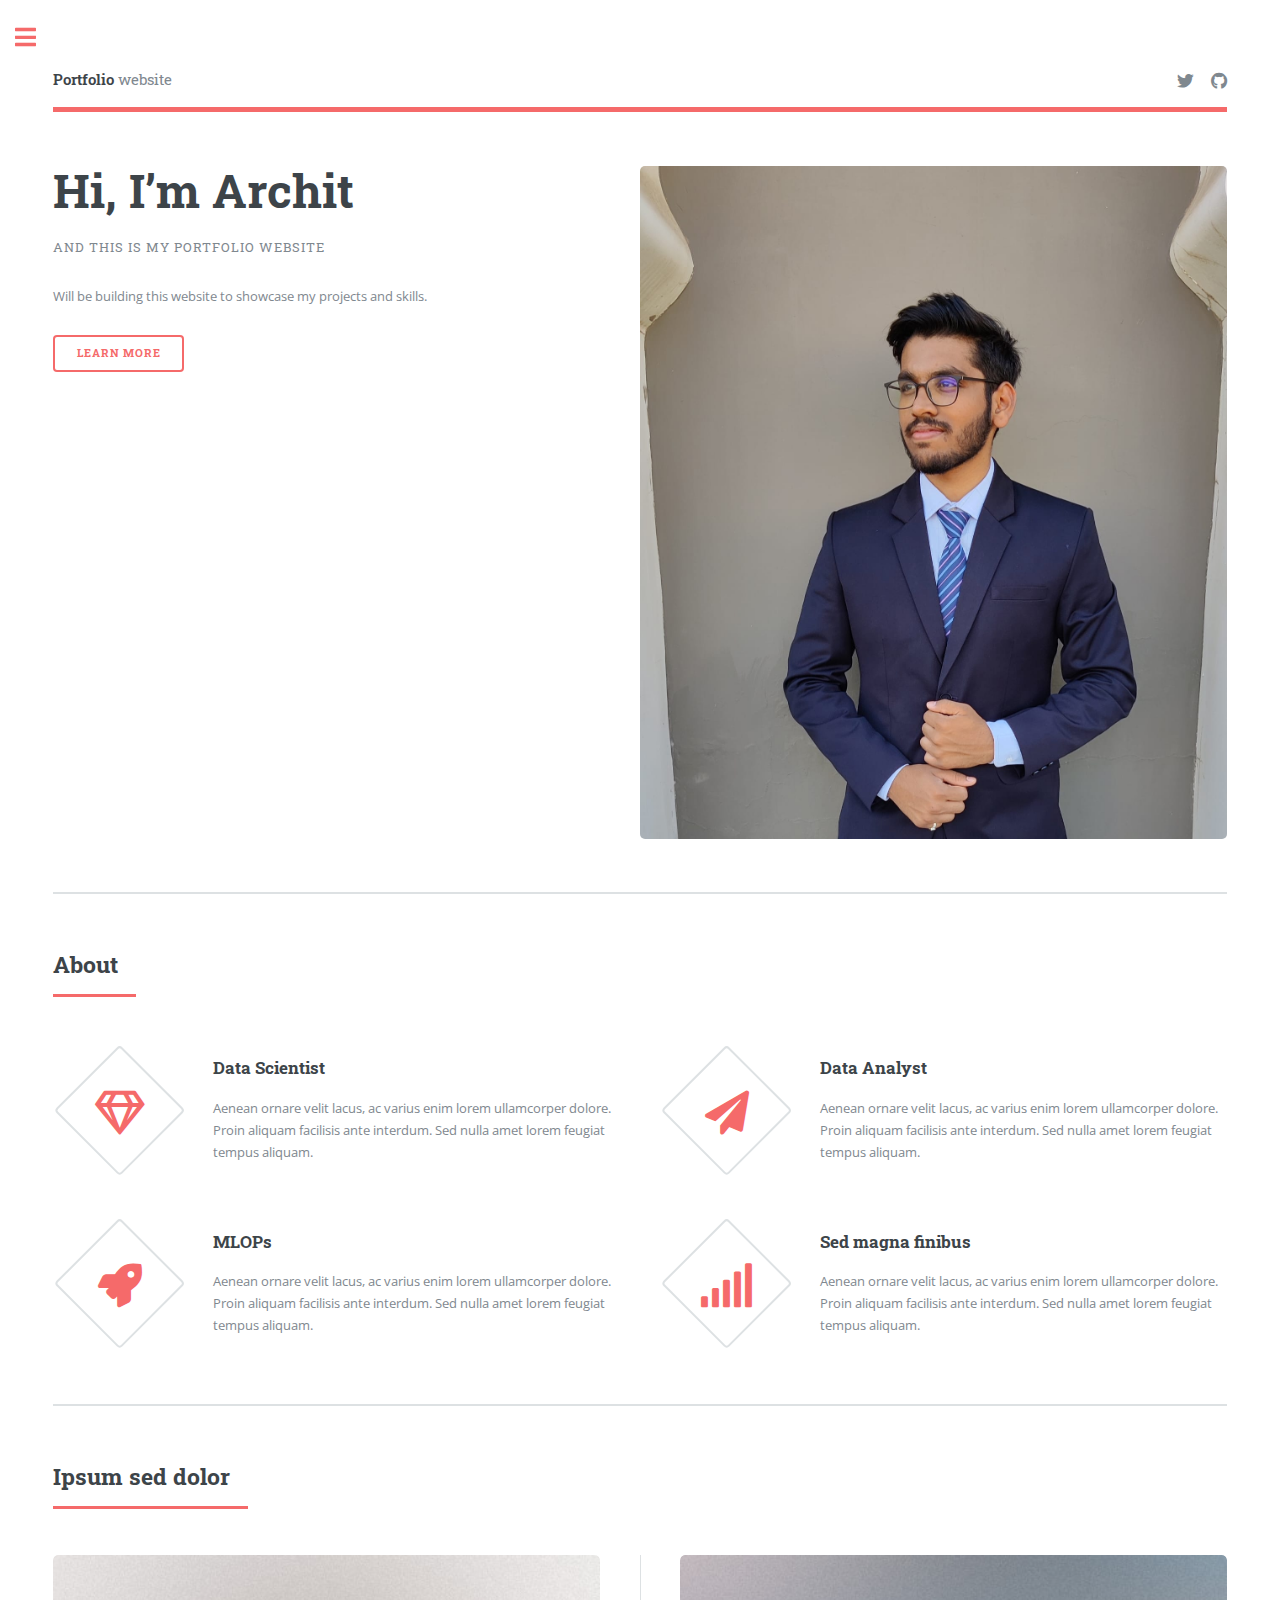
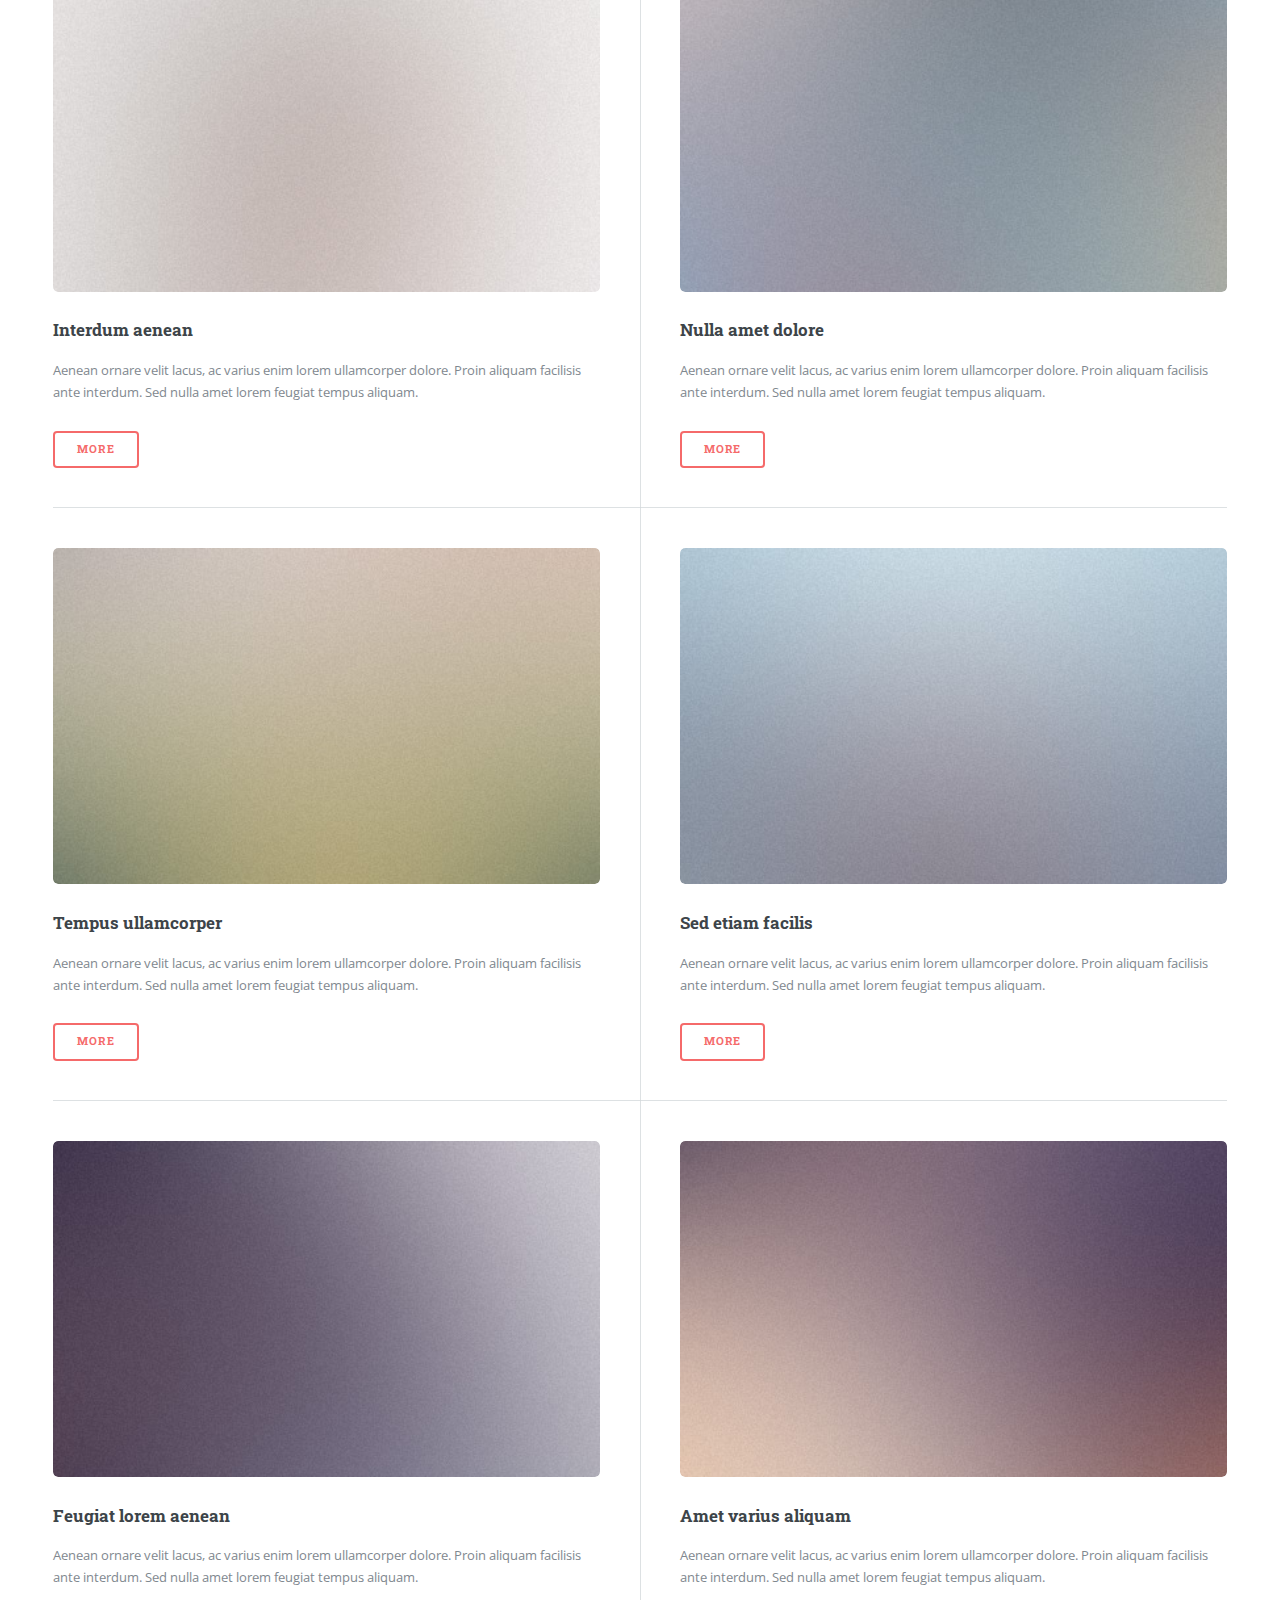
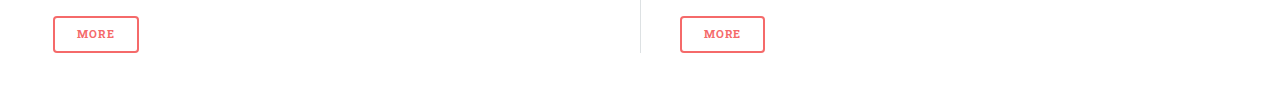
==== commit 03f6f02e: "added img" ====
--- a/index.html
+++ b/index.html
@@ -24,11 +24,11 @@
 								<header id="header">
 									<a href="index.html" class="logo"><strong>Portfolio</strong> website</a>
 									<ul class="icons">
-										<li><a href="#" class="icon brands fa-twitter"><span class="label">Twitter</span></a></li>
-										<li><a href="#" class="icon brands fa-facebook-f"><span class="label">Facebook</span></a></li>
+										<li><a href="https://twitter.com/NDatascien77404?t=9kMMHyu-6n6BQB3Ijav36g&s=08" class="icon brands fa-twitter"><span class="label">Twitter</span></a></li>
+										<!--<li><a href="#" class="icon brands fa-facebook-f"><span class="label">Facebook</span></a></li>
 										<li><a href="#" class="icon brands fa-snapchat-ghost"><span class="label">Snapchat</span></a></li>
-										<li><a href="#" class="icon brands fa-instagram"><span class="label">Instagram</span></a></li>
-										<li><a href="#" class="icon brands fa-medium-m"><span class="label">Medium</span></a></li>
+										<li><a href="#" class="icon brands fa-instagram"><span class="label">Instagram</span></a></li>-->
+										<li><a href="https://github.com/arcgolatkar" class="icon brands fa-github"><span class="label">Github</span></a></li>
 									</ul>
 								</header>
 
@@ -38,42 +38,42 @@
 										<header>
 											<h1>Hi, I’m Archit<br />
 											</h1>
-											<p>A free and fully responsive site template</p>
+											<p>And this is my Portfolio Website</p>
 										</header>
-										<p>Aenean ornare velit lacus, ac varius enim ullamcorper eu. Proin aliquam facilisis ante interdum congue. Integer mollis, nisl amet convallis, porttitor magna ullamcorper, amet egestas mauris. Ut magna finibus nisi nec lacinia. Nam maximus erat id euismod egestas. Pellentesque sapien ac quam. Lorem ipsum dolor sit nullam.</p>
+										<p>Will be building this website to showcase my projects and skills.</p>
 										<ul class="actions">
 											<li><a href="#" class="button big">Learn More</a></li>
 										</ul>
 									</div>
 									<span class="image object">
-										<img src="images/pic10.jpg" alt="" />
+										<img src="images/profile_photo.jpeg" alt="" />
 									</span>
 								</section>
 
 							<!-- Section -->
 								<section>
 									<header class="major">
-										<h2>Erat lacinia</h2>
+										<h2>About</h2>
 									</header>
 									<div class="features">
 										<article>
 											<span class="icon fa-gem"></span>
 											<div class="content">
-												<h3>Portitor ullamcorper</h3>
+												<h3>Data Scientist</h3>
 												<p>Aenean ornare velit lacus, ac varius enim lorem ullamcorper dolore. Proin aliquam facilisis ante interdum. Sed nulla amet lorem feugiat tempus aliquam.</p>
 											</div>
 										</article>
 										<article>
 											<span class="icon solid fa-paper-plane"></span>
 											<div class="content">
-												<h3>Sapien veroeros</h3>
+												<h3>Data Analyst</h3>
 												<p>Aenean ornare velit lacus, ac varius enim lorem ullamcorper dolore. Proin aliquam facilisis ante interdum. Sed nulla amet lorem feugiat tempus aliquam.</p>
 											</div>
 										</article>
 										<article>
 											<span class="icon solid fa-rocket"></span>
 											<div class="content">
-												<h3>Quam lorem ipsum</h3>
+												<h3>MLOPs</h3>
 												<p>Aenean ornare velit lacus, ac varius enim lorem ullamcorper dolore. Proin aliquam facilisis ante interdum. Sed nulla amet lorem feugiat tempus aliquam.</p>
 											</div>
 										</article>
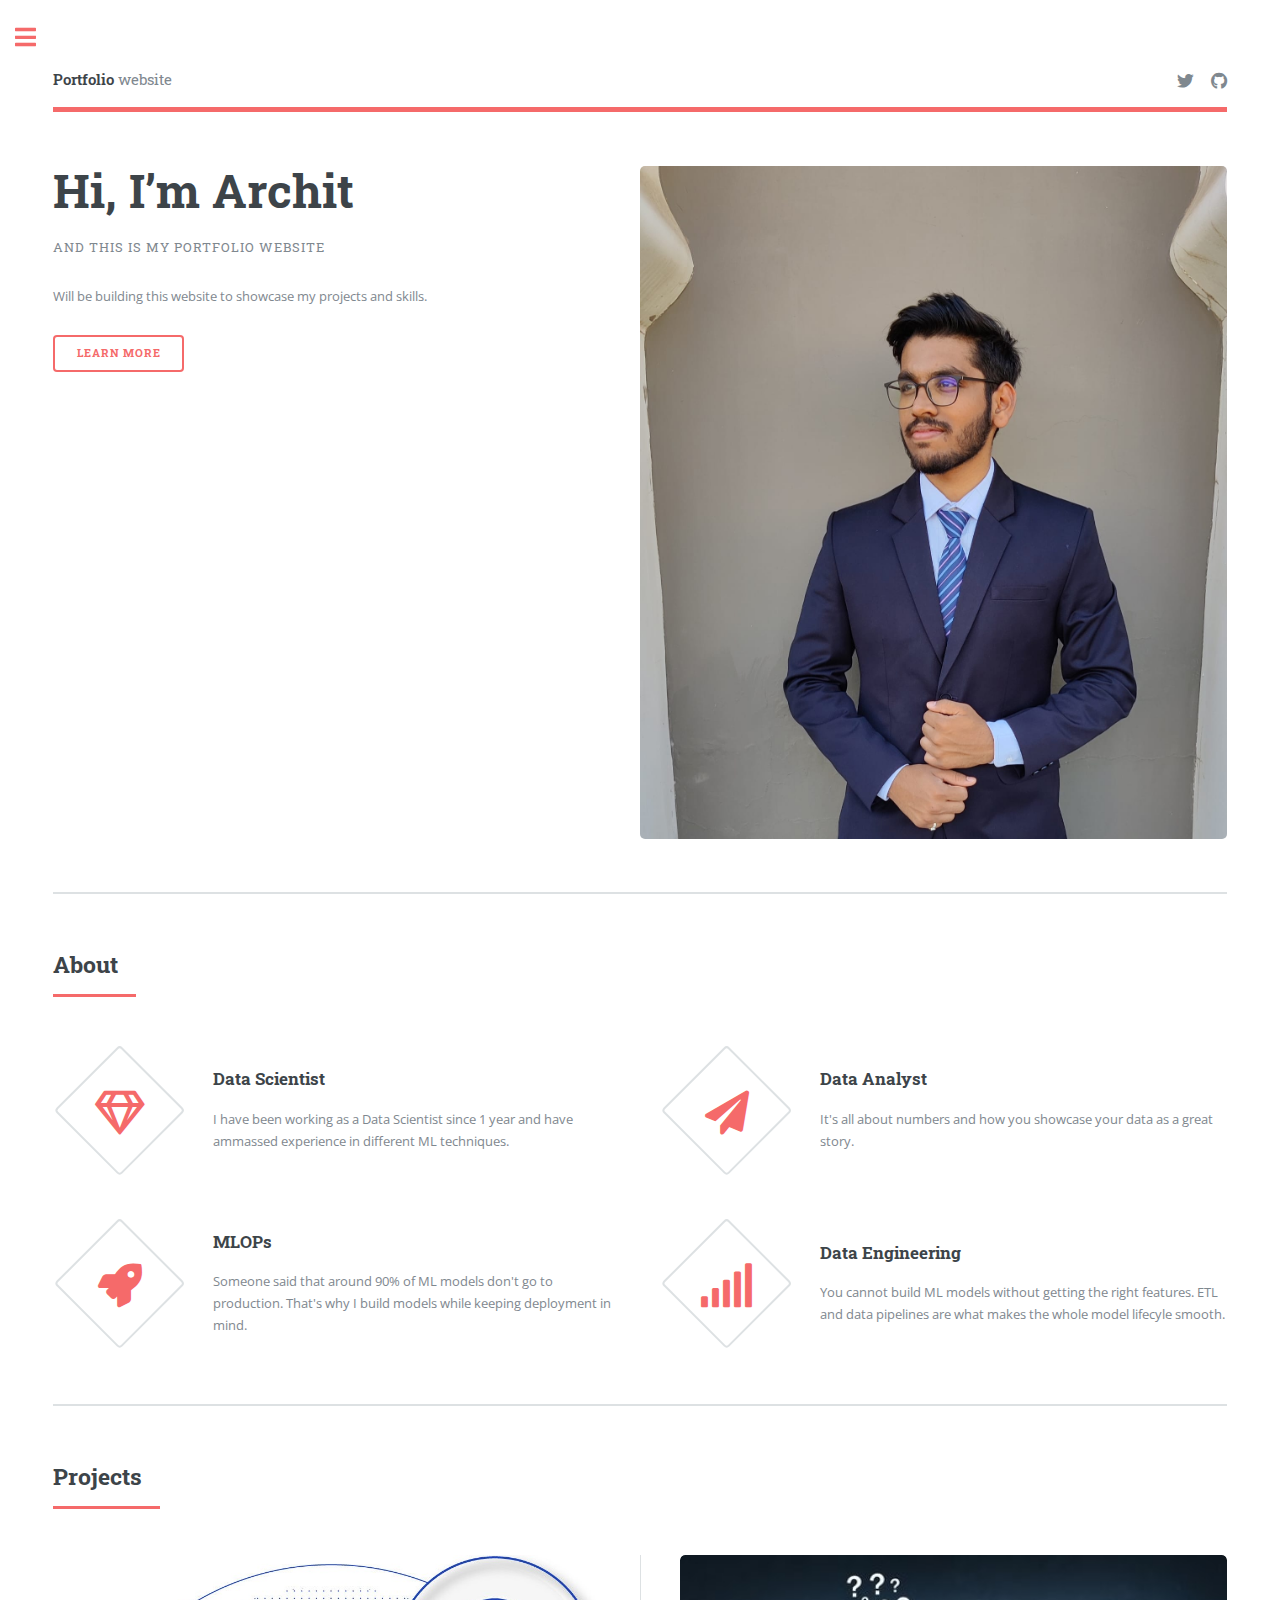
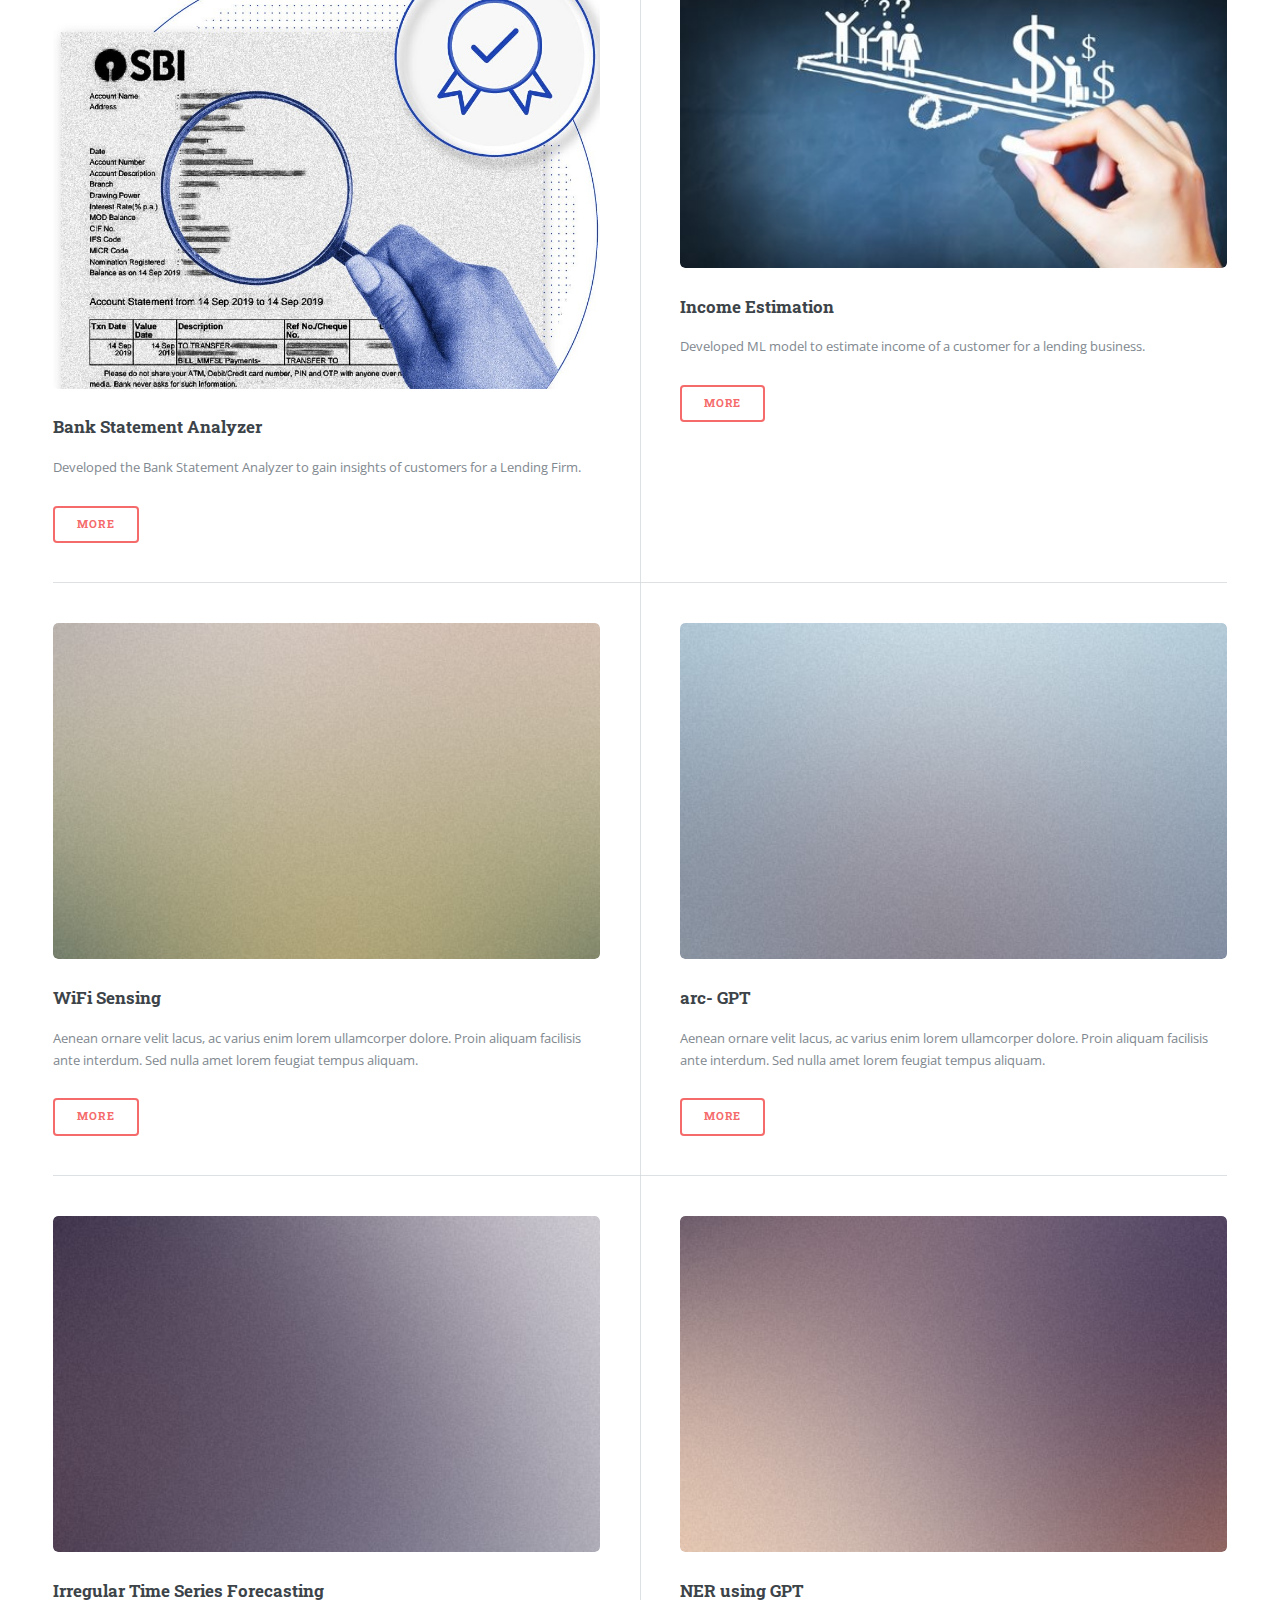
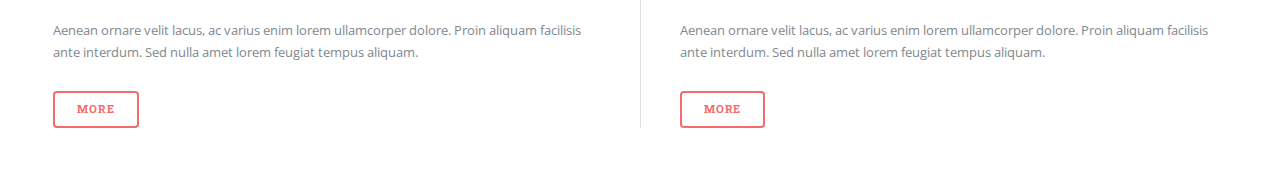
==== commit 263035bf: "added projects" ====
--- a/index.html
+++ b/index.html
@@ -60,58 +60,58 @@
 											<span class="icon fa-gem"></span>
 											<div class="content">
 												<h3>Data Scientist</h3>
-												<p>Aenean ornare velit lacus, ac varius enim lorem ullamcorper dolore. Proin aliquam facilisis ante interdum. Sed nulla amet lorem feugiat tempus aliquam.</p>
+												<p>I have been working as a Data Scientist since 1 year and have ammassed experience in different ML techniques.</p>
 											</div>
 										</article>
 										<article>
 											<span class="icon solid fa-paper-plane"></span>
 											<div class="content">
 												<h3>Data Analyst</h3>
-												<p>Aenean ornare velit lacus, ac varius enim lorem ullamcorper dolore. Proin aliquam facilisis ante interdum. Sed nulla amet lorem feugiat tempus aliquam.</p>
+												<p>It's all about numbers and how you showcase your data as a great story.</p>
 											</div>
 										</article>
 										<article>
 											<span class="icon solid fa-rocket"></span>
 											<div class="content">
 												<h3>MLOPs</h3>
-												<p>Aenean ornare velit lacus, ac varius enim lorem ullamcorper dolore. Proin aliquam facilisis ante interdum. Sed nulla amet lorem feugiat tempus aliquam.</p>
+												<p>Someone said that around 90% of ML models don't go to production. That's why I build models while keeping deployment in mind.</p>
 											</div>
 										</article>
 										<article>
 											<span class="icon solid fa-signal"></span>
 											<div class="content">
-												<h3>Sed magna finibus</h3>
-												<p>Aenean ornare velit lacus, ac varius enim lorem ullamcorper dolore. Proin aliquam facilisis ante interdum. Sed nulla amet lorem feugiat tempus aliquam.</p>
-											</div>
-										</article>
-									</div>
-								</section>
-
-							<!-- Section -->
-								<section>
-									<header class="major">
-										<h2>Ipsum sed dolor</h2>
+												<h3>Data Engineering</h3>
+												<p>You cannot build ML models without getting the right features. ETL and data pipelines are what makes the whole model lifecyle smooth.</p>
+											</div>
+										</article>
+									</div>
+								</section>
+
+							<!-- Section -->
+								<section>
+									<header class="major">
+										<h2>Projects</h2>
 									</header>
 									<div class="posts">
 										<article>
-											<a href="#" class="image"><img src="images/pic01.jpg" alt="" /></a>
-											<h3>Interdum aenean</h3>
-											<p>Aenean ornare velit lacus, ac varius enim lorem ullamcorper dolore. Proin aliquam facilisis ante interdum. Sed nulla amet lorem feugiat tempus aliquam.</p>
-											<ul class="actions">
-												<li><a href="#" class="button">More</a></li>
-											</ul>
-										</article>
-										<article>
-											<a href="#" class="image"><img src="images/pic02.jpg" alt="" /></a>
-											<h3>Nulla amet dolore</h3>
-											<p>Aenean ornare velit lacus, ac varius enim lorem ullamcorper dolore. Proin aliquam facilisis ante interdum. Sed nulla amet lorem feugiat tempus aliquam.</p>
+											<a href="#" class="image"><img src="images/BSA_1.jpeg" alt="" /></a>
+											<h3>Bank Statement Analyzer</h3>
+											<p>Developed the Bank Statement Analyzer to gain insights of customers for a Lending Firm.</p>
+											<ul class="actions">
+												<li><a href="#" class="button">More</a></li>
+											</ul>
+										</article>
+										<article>
+											<a href="#" class="image"><img src="images/IE.jpeg" alt="" /></a>
+											<h3>Income Estimation</h3>
+											<p>Developed ML model to estimate income of a customer for a lending business.</p>
 											<ul class="actions">
 												<li><a href="#" class="button">More</a></li>
 											</ul>
 										</article>
 										<article>
 											<a href="#" class="image"><img src="images/pic03.jpg" alt="" /></a>
-											<h3>Tempus ullamcorper</h3>
+											<h3>WiFi Sensing</h3>
 											<p>Aenean ornare velit lacus, ac varius enim lorem ullamcorper dolore. Proin aliquam facilisis ante interdum. Sed nulla amet lorem feugiat tempus aliquam.</p>
 											<ul class="actions">
 												<li><a href="#" class="button">More</a></li>
@@ -119,7 +119,7 @@
 										</article>
 										<article>
 											<a href="#" class="image"><img src="images/pic04.jpg" alt="" /></a>
-											<h3>Sed etiam facilis</h3>
+											<h3>arc- GPT</h3>
 											<p>Aenean ornare velit lacus, ac varius enim lorem ullamcorper dolore. Proin aliquam facilisis ante interdum. Sed nulla amet lorem feugiat tempus aliquam.</p>
 											<ul class="actions">
 												<li><a href="#" class="button">More</a></li>
@@ -127,7 +127,7 @@
 										</article>
 										<article>
 											<a href="#" class="image"><img src="images/pic05.jpg" alt="" /></a>
-											<h3>Feugiat lorem aenean</h3>
+											<h3>Irregular Time Series Forecasting</h3>
 											<p>Aenean ornare velit lacus, ac varius enim lorem ullamcorper dolore. Proin aliquam facilisis ante interdum. Sed nulla amet lorem feugiat tempus aliquam.</p>
 											<ul class="actions">
 												<li><a href="#" class="button">More</a></li>
@@ -135,7 +135,7 @@
 										</article>
 										<article>
 											<a href="#" class="image"><img src="images/pic06.jpg" alt="" /></a>
-											<h3>Amet varius aliquam</h3>
+											<h3>NER using GPT</h3>
 											<p>Aenean ornare velit lacus, ac varius enim lorem ullamcorper dolore. Proin aliquam facilisis ante interdum. Sed nulla amet lorem feugiat tempus aliquam.</p>
 											<ul class="actions">
 												<li><a href="#" class="button">More</a></li>
@@ -161,7 +161,7 @@
 							<!-- Menu -->
 								<nav id="menu">
 									<header class="major">
-										<h2>Menu</h2>
+										<h2>Checkout</h2>
 									</header>
 									<ul>
 										<li><a href="index.html">Homepage</a></li>
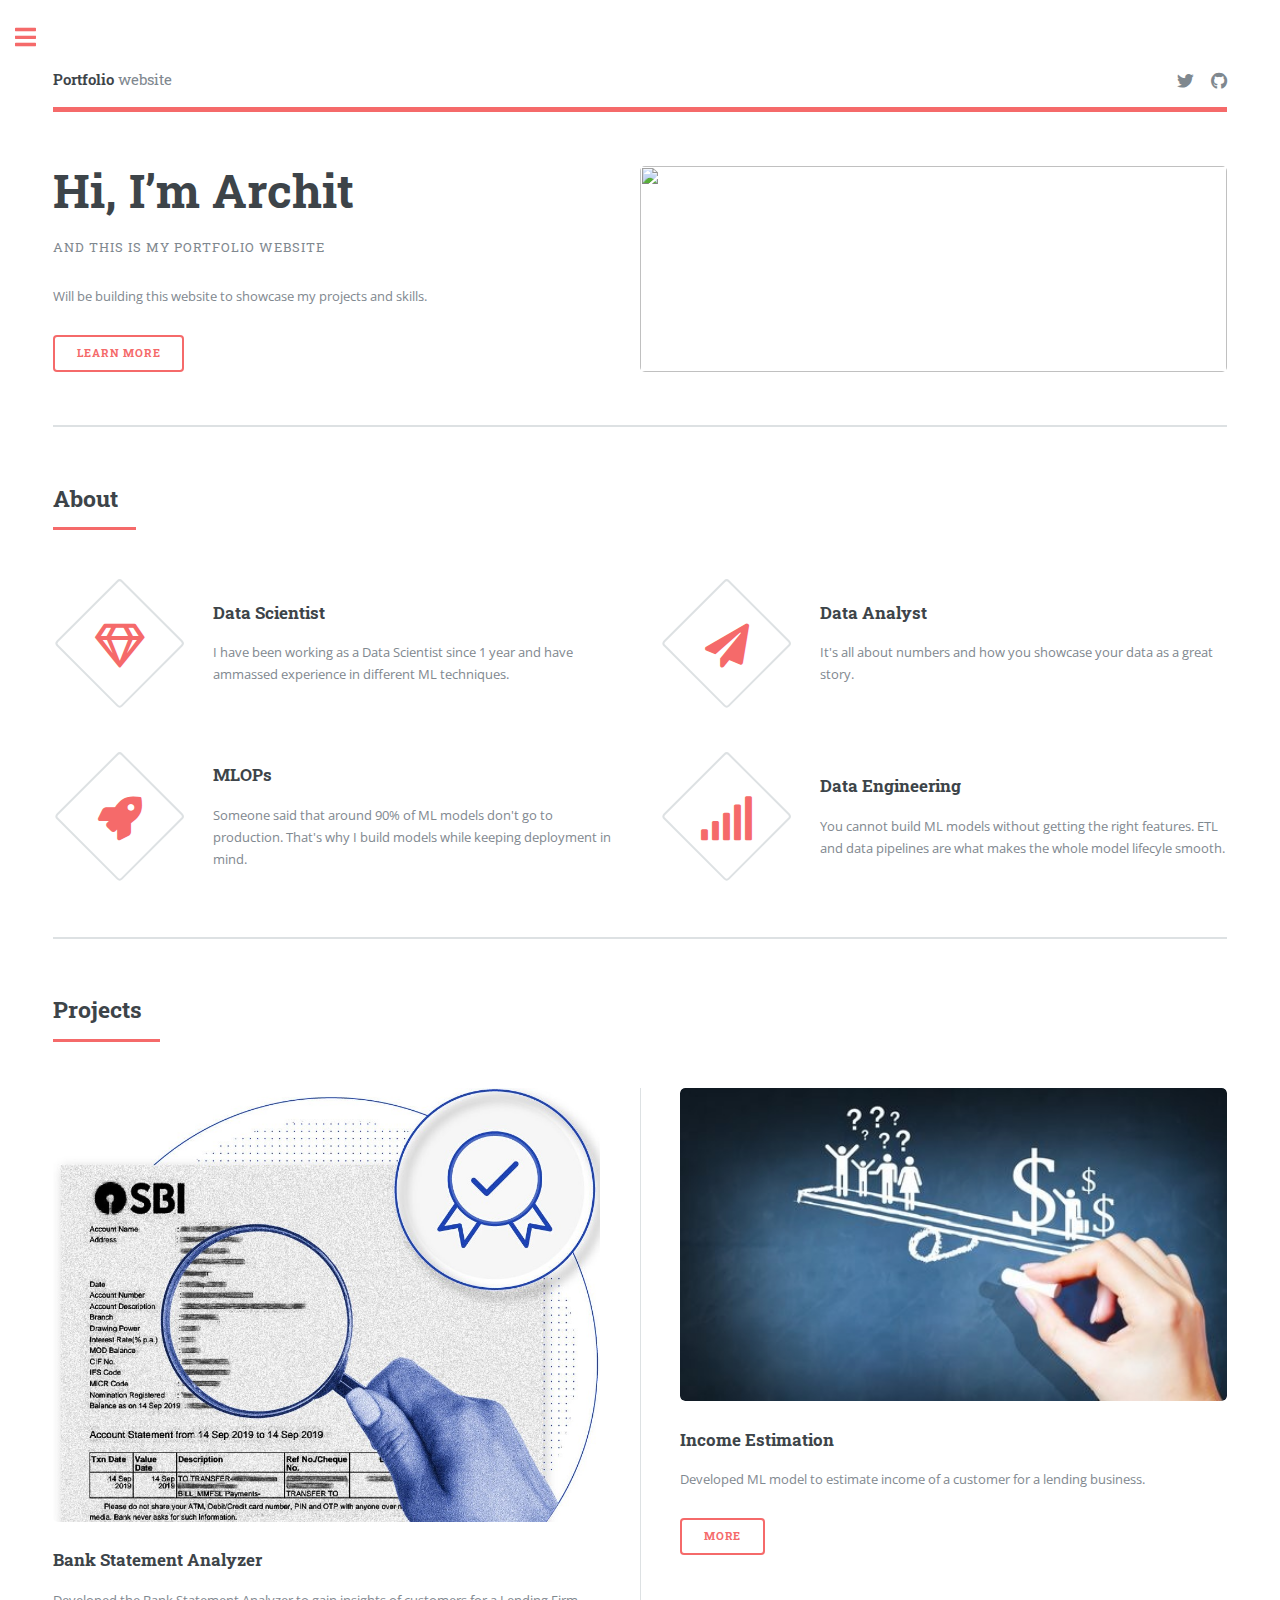
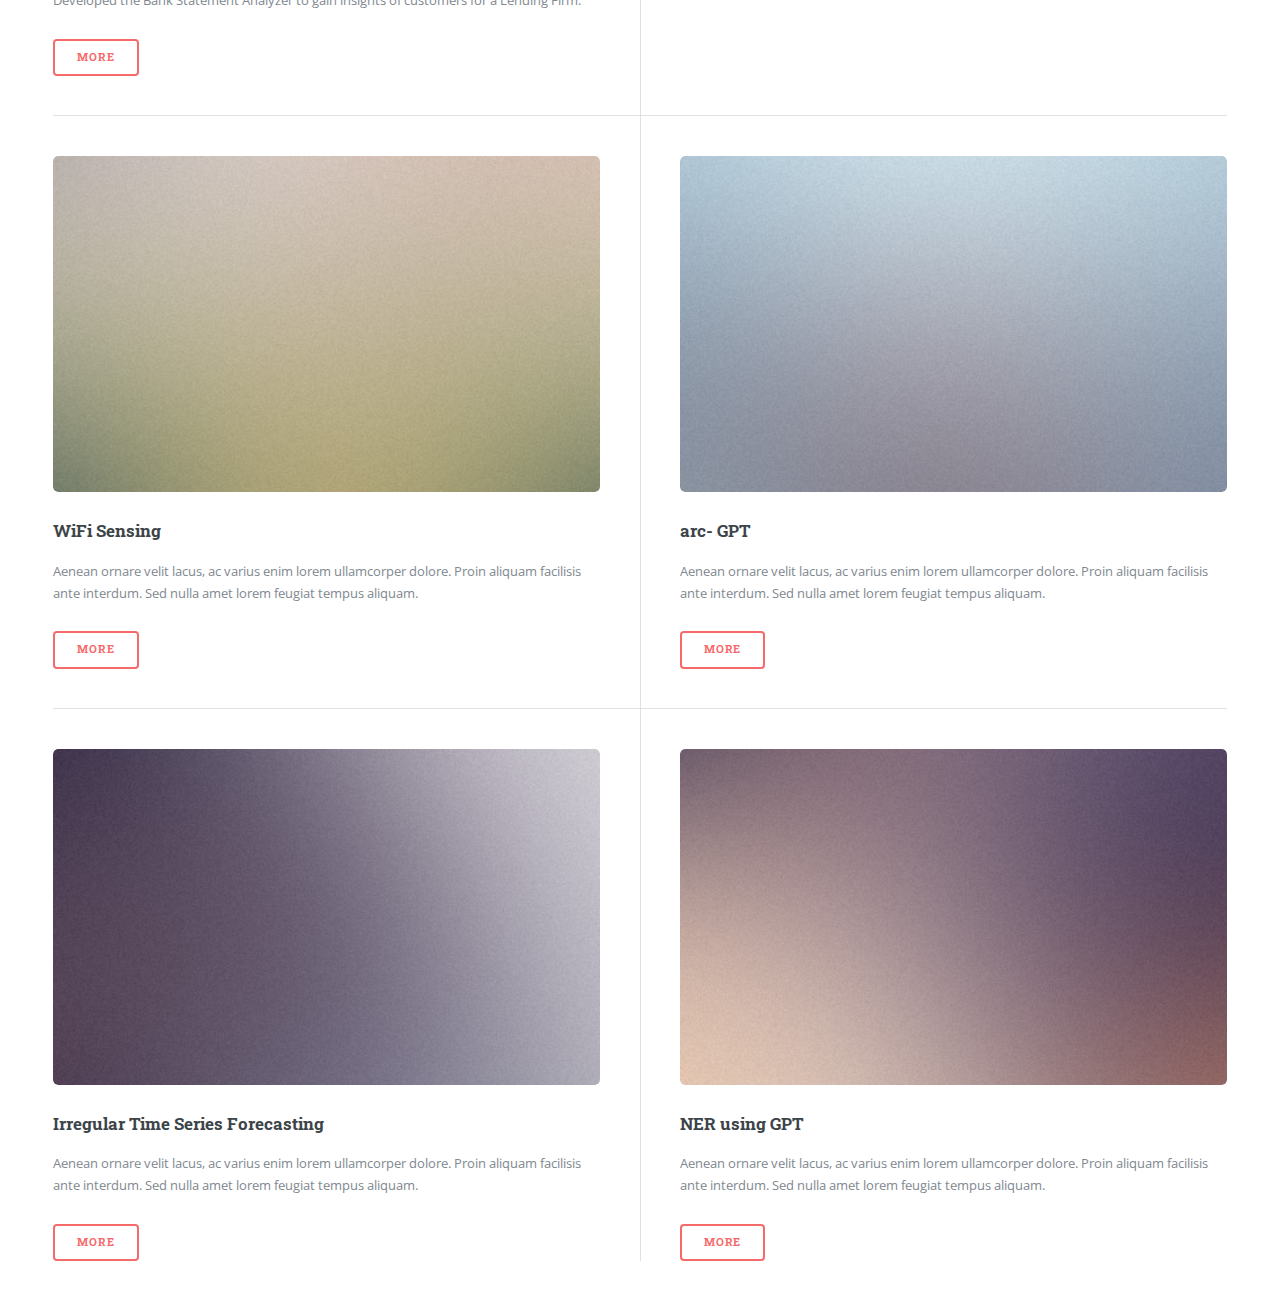
==== commit a2a25d8c: "changed photo" ====
--- a/index.html
+++ b/index.html
@@ -46,7 +46,7 @@
 										</ul>
 									</div>
 									<span class="image object">
-										<img src="images/profile_photo.jpeg" alt="" />
+										<img src="images/image1.PNG" alt="" />
 									</span>
 								</section>
 
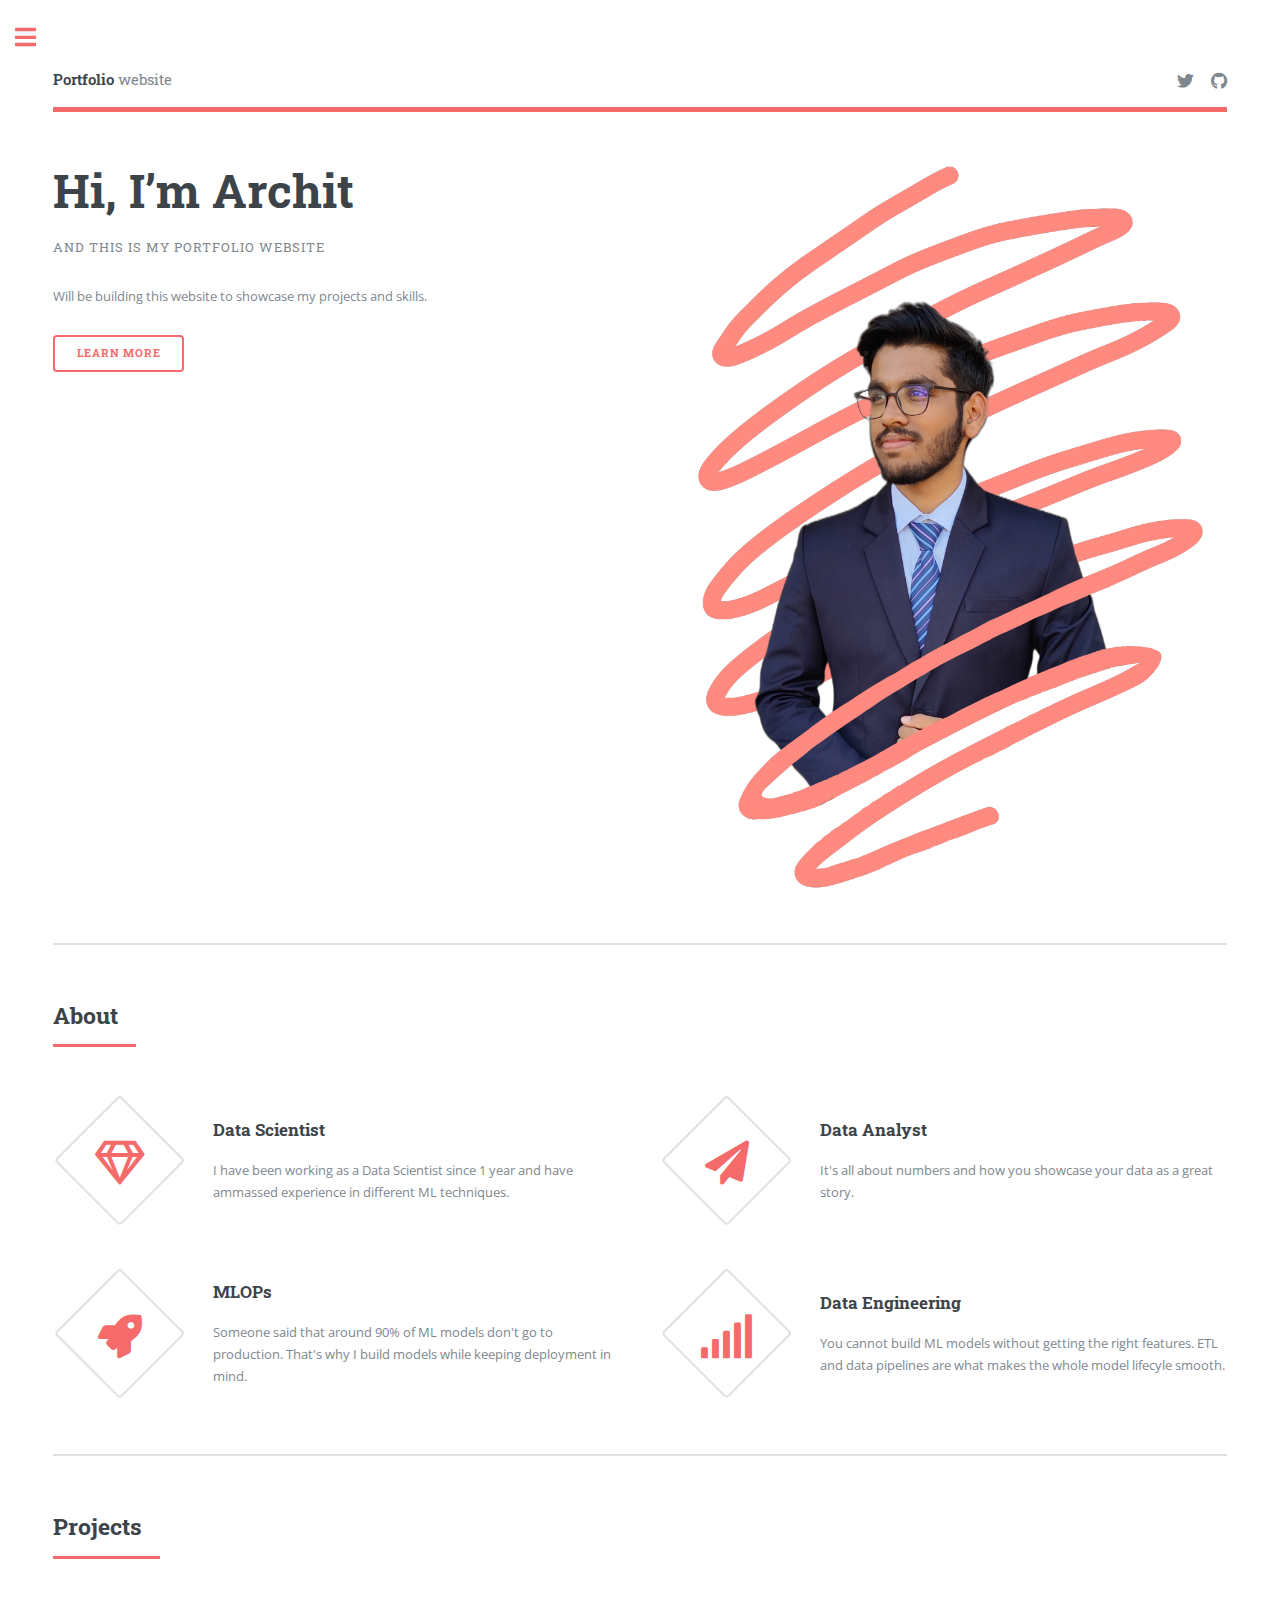
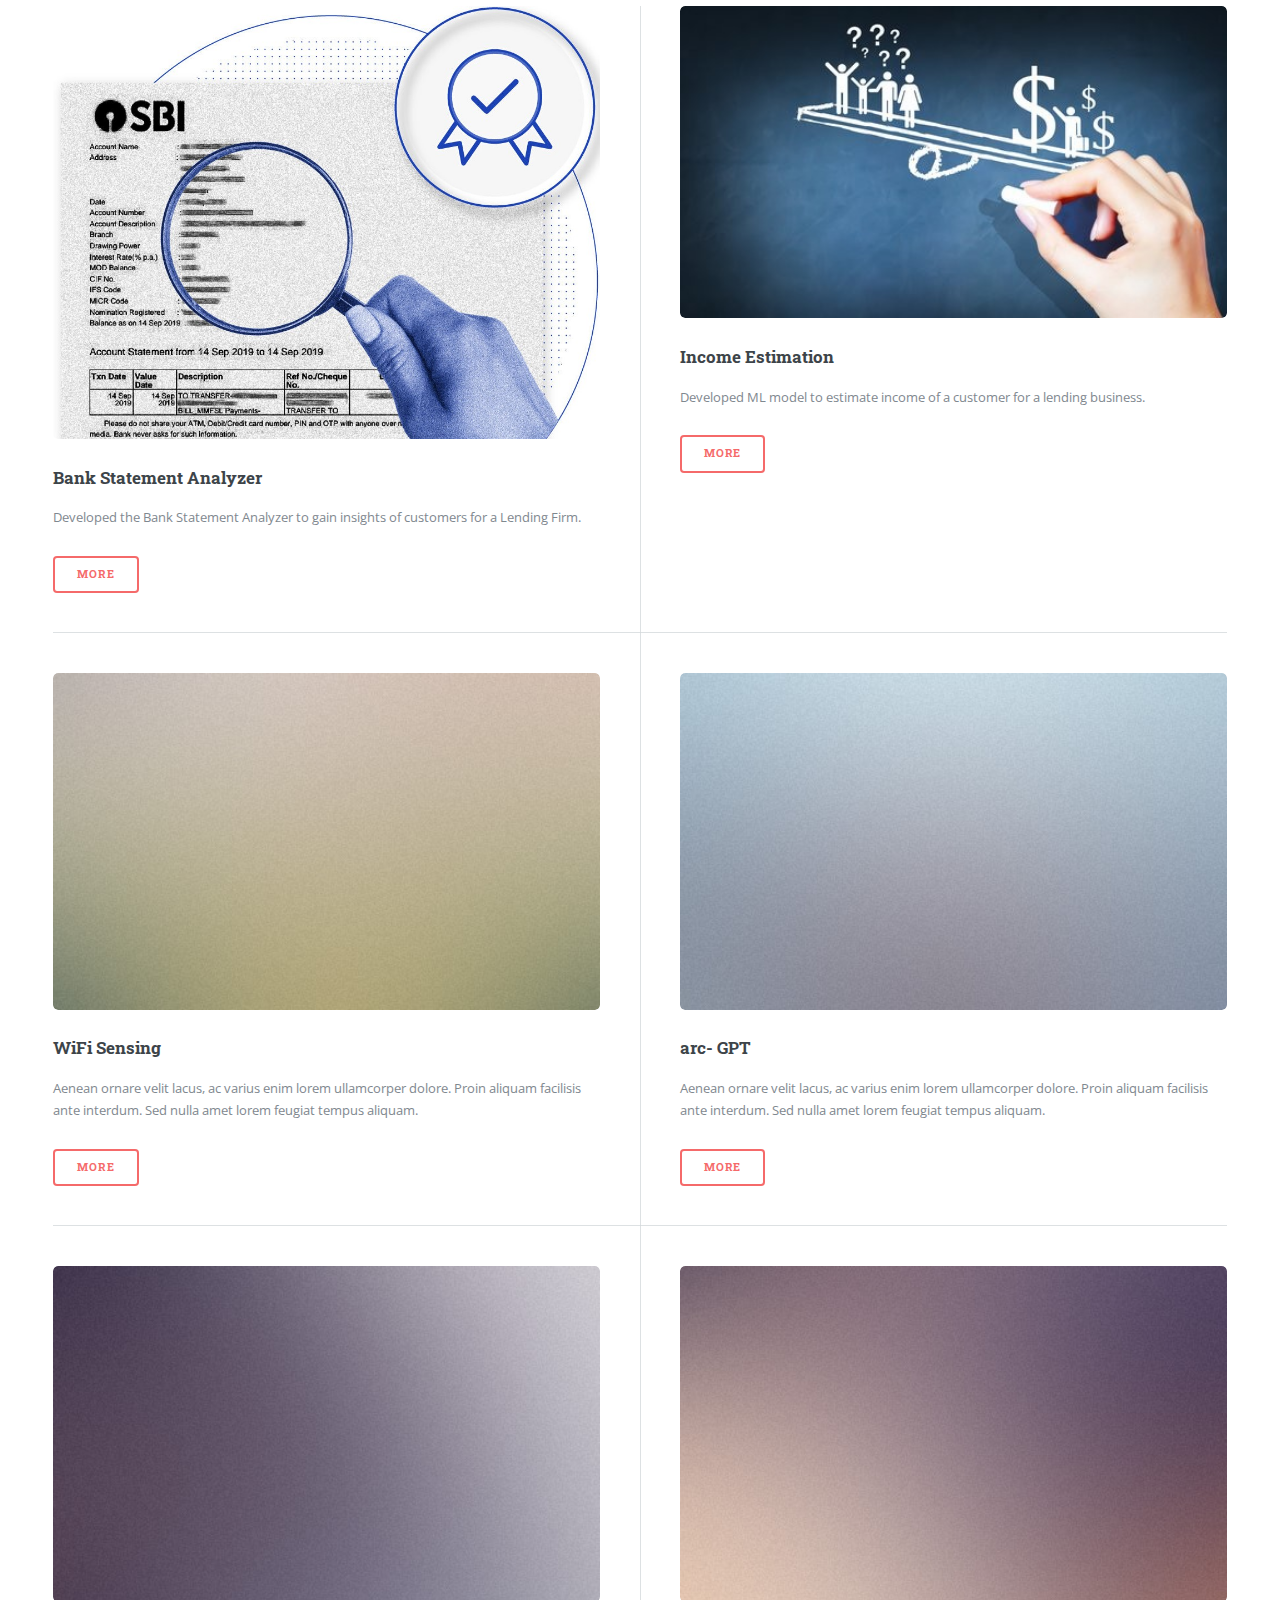
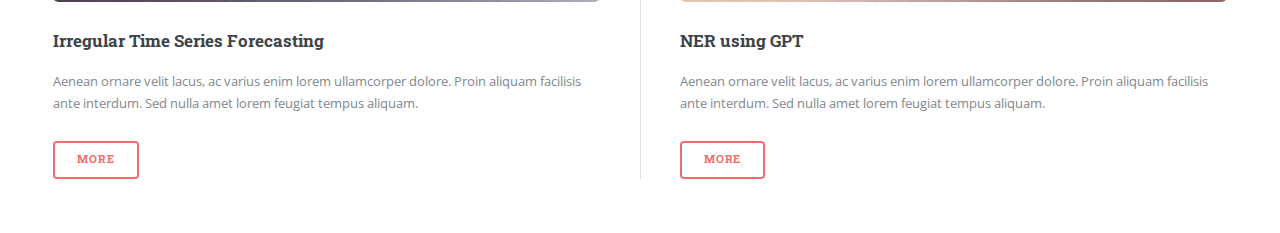
==== commit afa94dd9: "changed extension" ====
--- a/index.html
+++ b/index.html
@@ -46,7 +46,7 @@
 										</ul>
 									</div>
 									<span class="image object">
-										<img src="images/image1.PNG" alt="" />
+										<img src="images/image1.png" alt="" />
 									</span>
 								</section>
 
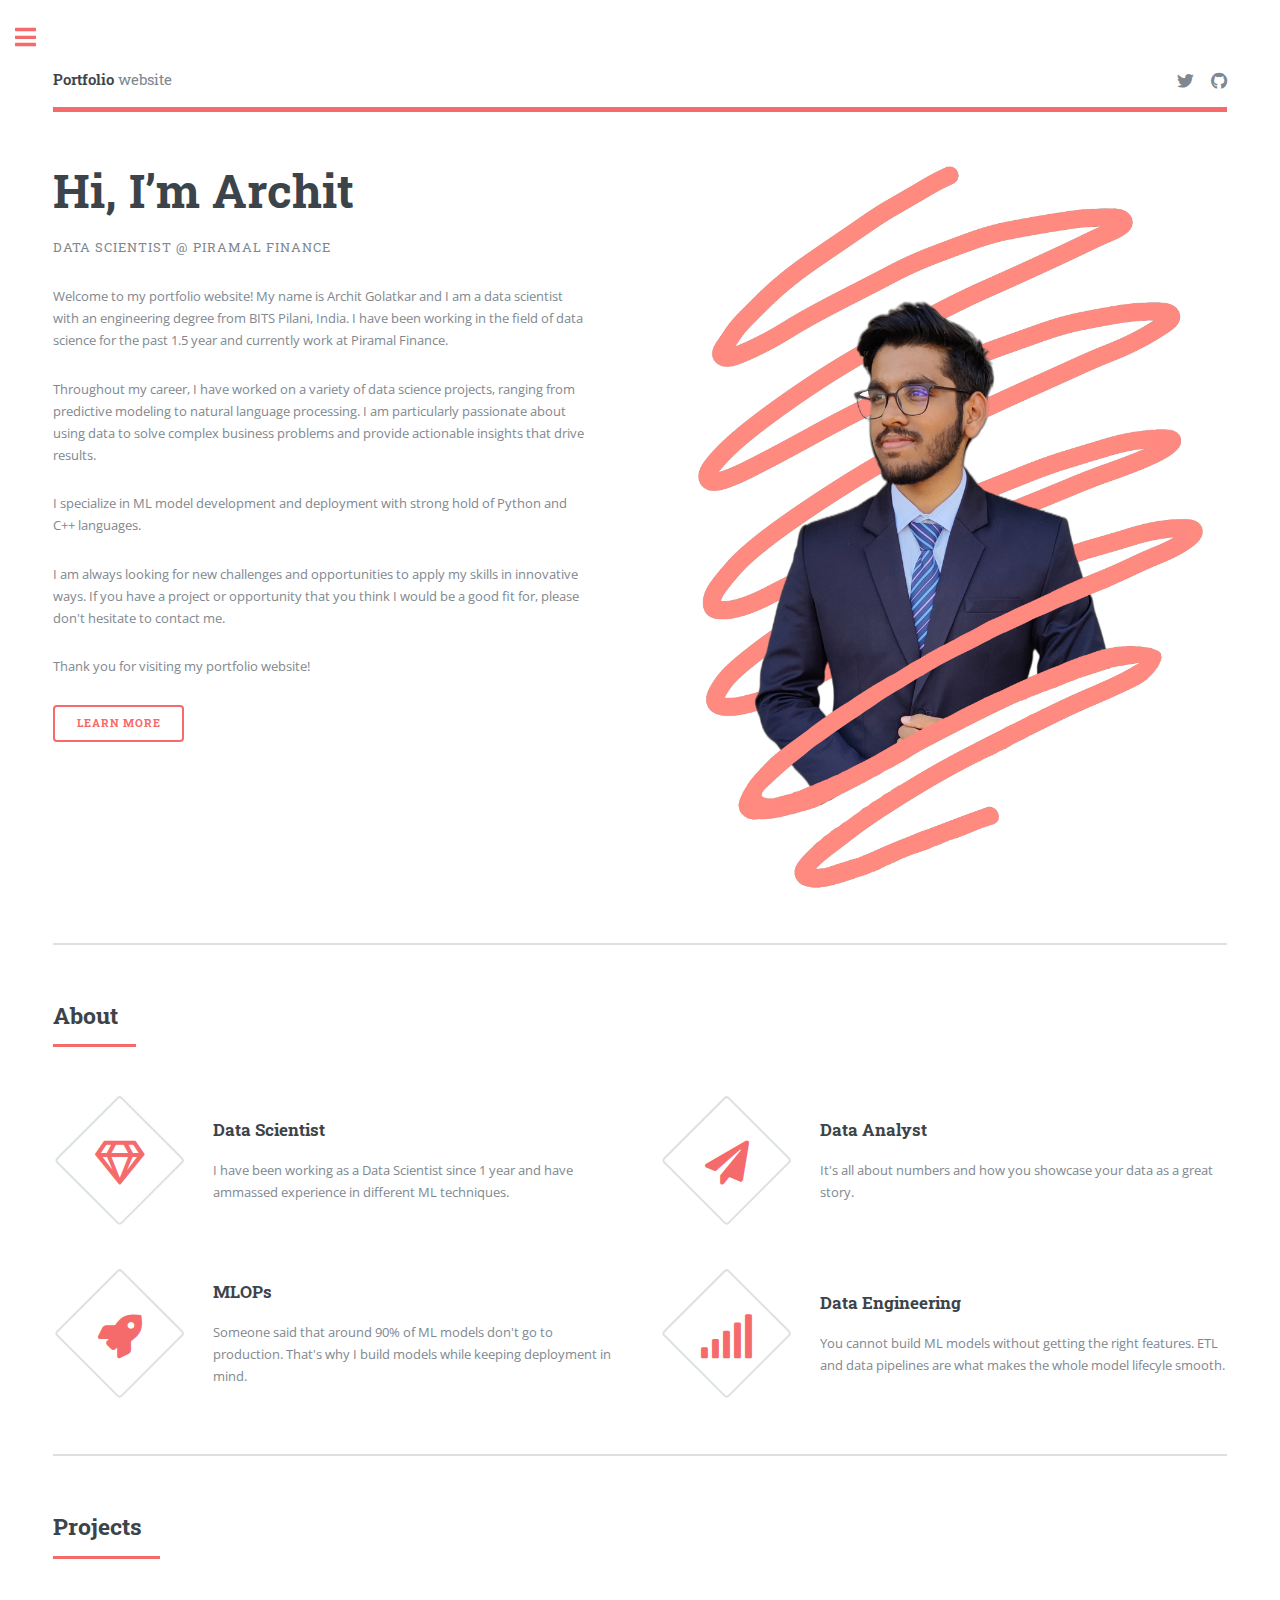
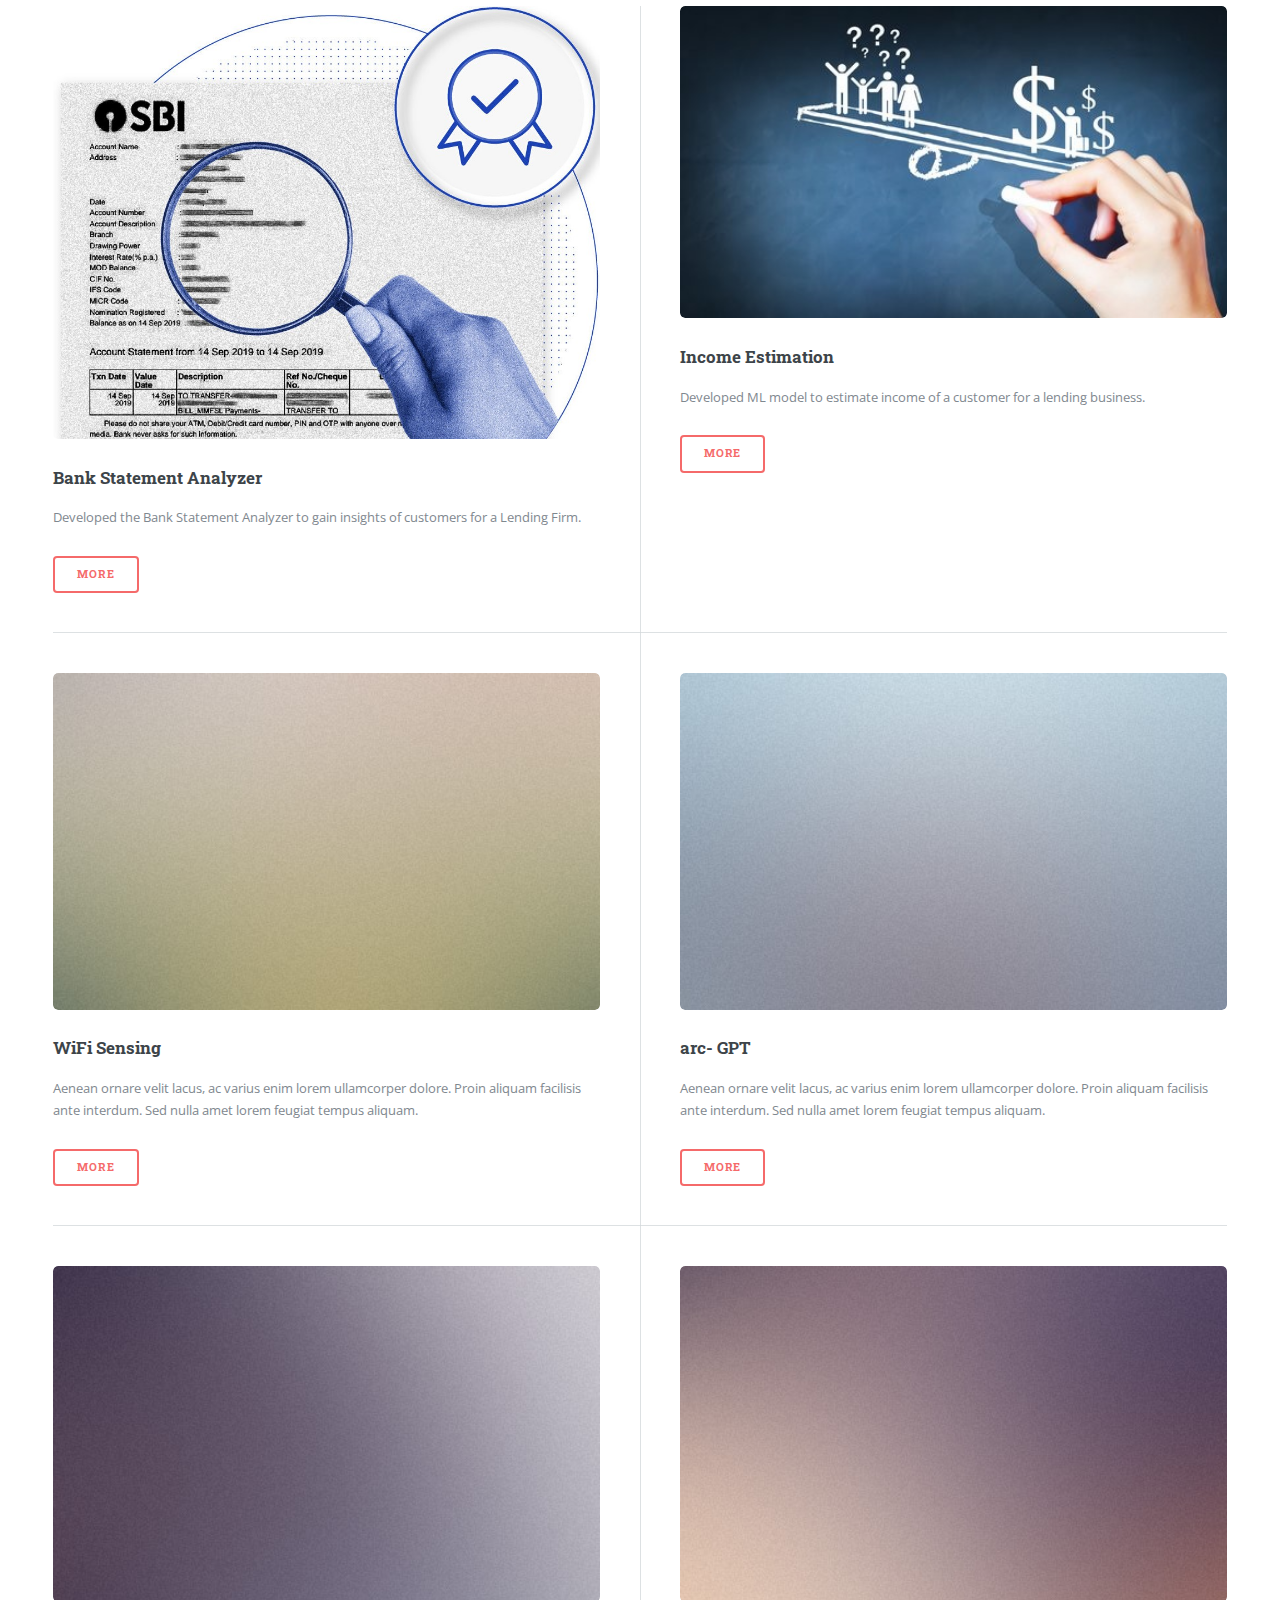
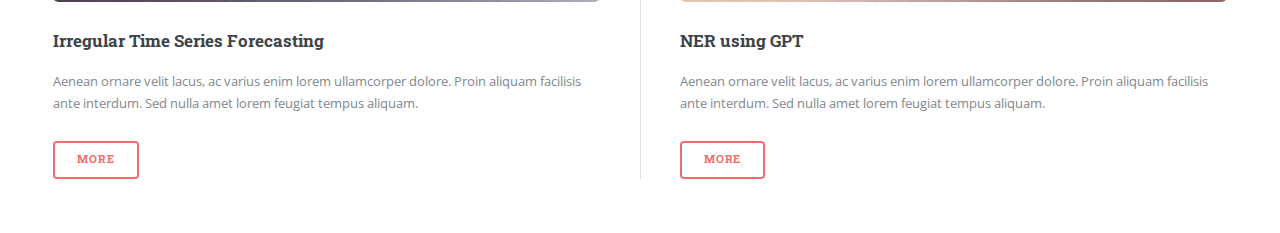
==== commit 9518a0cc: "Added short summary" ====
--- a/index.html
+++ b/index.html
@@ -38,9 +38,17 @@
 										<header>
 											<h1>Hi, I’m Archit<br />
 											</h1>
-											<p>And this is my Portfolio Website</p>
+											<p>Data Scientist @ Piramal Finance</p>
 										</header>
-										<p>Will be building this website to showcase my projects and skills.</p>
+										<p>Welcome to my portfolio website! My name is Archit Golatkar and I am a data scientist with an engineering degree from BITS Pilani, India. I have been working in the field of data science for the past 1.5 year and currently work at Piramal Finance.</p>
+
+										<p>Throughout my career, I have worked on a variety of data science projects, ranging from predictive modeling to natural language processing. I am particularly passionate about using data to solve complex business problems and provide actionable insights that drive results.
+										</p>
+										<p>I specialize in ML model development and deployment with strong hold of Python and C++ languages.
+										</p>											
+										<p>I am always looking for new challenges and opportunities to apply my skills in innovative ways. If you have a project or opportunity that you think I would be a good fit for, please don't hesitate to contact me.
+										</p>
+										<p>Thank you for visiting my portfolio website!</p>
 										<ul class="actions">
 											<li><a href="#" class="button big">Learn More</a></li>
 										</ul>
@@ -165,9 +173,9 @@
 									</header>
 									<ul>
 										<li><a href="index.html">Homepage</a></li>
-										<li><a href="generic.html">Generic</a></li>
-										<li><a href="elements.html">Elements</a></li>
-										<li>
+										<!-- <li><a href="generic.html">Generic</a></li>
+										<li><a href="elements.html">Elements</a></li> -->
+										<!-- <li>
 											<span class="opener">Submenu</span>
 											<ul>
 												<li><a href="#">Lorem Dolor</a></li>
@@ -189,12 +197,12 @@
 										</li>
 										<li><a href="#">Maximus Erat</a></li>
 										<li><a href="#">Sapien Mauris</a></li>
-										<li><a href="#">Amet Lacinia</a></li>
+										<li><a href="#">Amet Lacinia</a></li> -->
 									</ul>
 								</nav>
 
 							<!-- Section -->
-								<section>
+								<!-- <section>
 									<header class="major">
 										<h2>Ante interdum</h2>
 									</header>
@@ -215,25 +223,25 @@
 									<ul class="actions">
 										<li><a href="#" class="button">More</a></li>
 									</ul>
-								</section>
+								</section> -->
 
 							<!-- Section -->
 								<section>
 									<header class="major">
 										<h2>Get in touch</h2>
 									</header>
-									<p>Sed varius enim lorem ullamcorper dolore aliquam aenean ornare velit lacus, ac varius enim lorem ullamcorper dolore. Proin sed aliquam facilisis ante interdum. Sed nulla amet lorem feugiat tempus aliquam.</p>
+									<p>Connect via Email.</p>
 									<ul class="contact">
-										<li class="icon solid fa-envelope"><a href="#">information@untitled.tld</a></li>
-										<li class="icon solid fa-phone">(000) 000-0000</li>
-										<li class="icon solid fa-home">1234 Somewhere Road #8254<br />
-										Nashville, TN 00000-0000</li>
+										<li class="icon solid fa-envelope"><a href="arcgolatkar@gmail.com">arcgolatkar@gmail.com</a></li>
+										<!-- <li class="icon solid fa-phone">(000) 000-0000</li>
+										<li class="icon solid fa-home">1234 Somewhere Road #8254<br /> -->
+										<!-- Nashville, TN 00000-0000</li> -->
 									</ul>
 								</section>
 
 							<!-- Footer -->
 								<footer id="footer">
-									<p class="copyright">&copy; Untitled. All rights reserved. Demo Images: <a href="https://unsplash.com">Unsplash</a>. Design: <a href="https://html5up.net">HTML5 UP</a>.</p>
+									<p class="copyright">&copy; Untitled. All rights reserved <a href="https://unsplash.com">Unsplash</a>. Design: <a href="https://html5up.net">HTML5 UP</a>.</p>
 								</footer>
 
 						</div>
